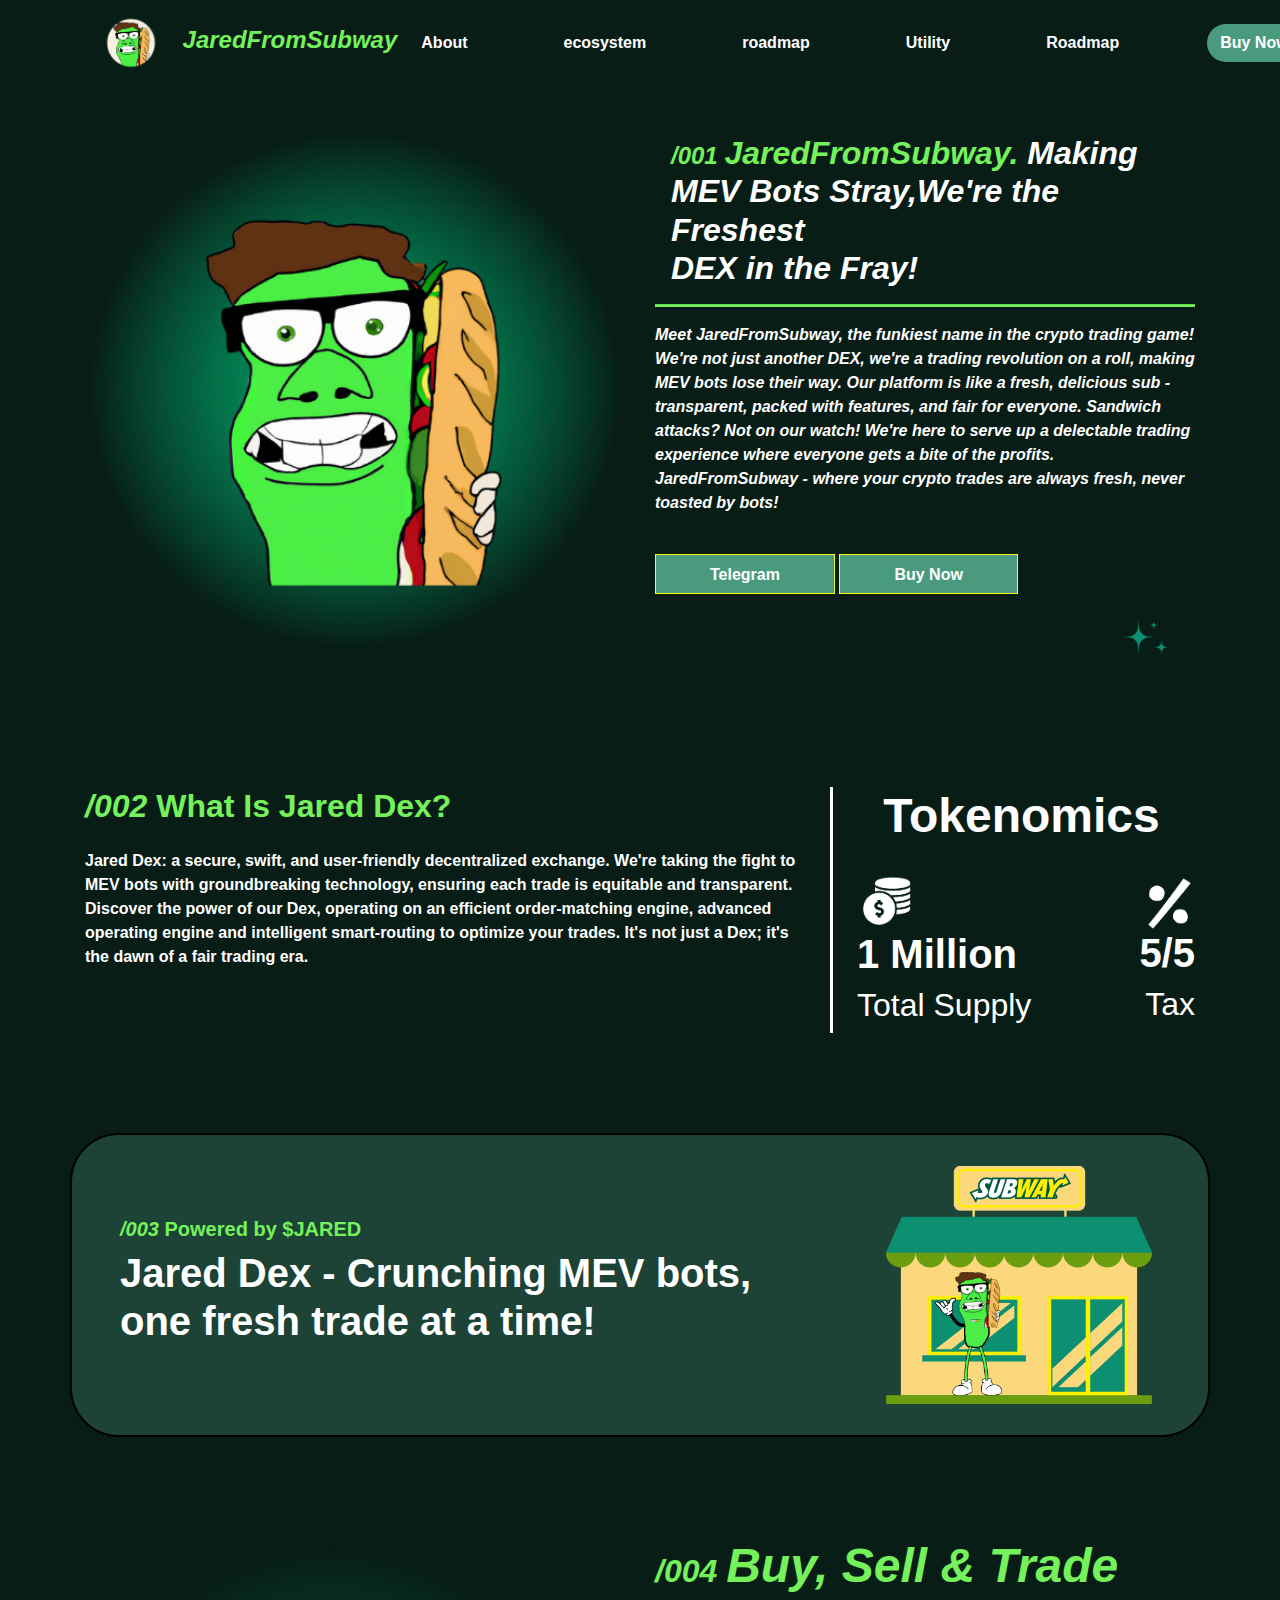
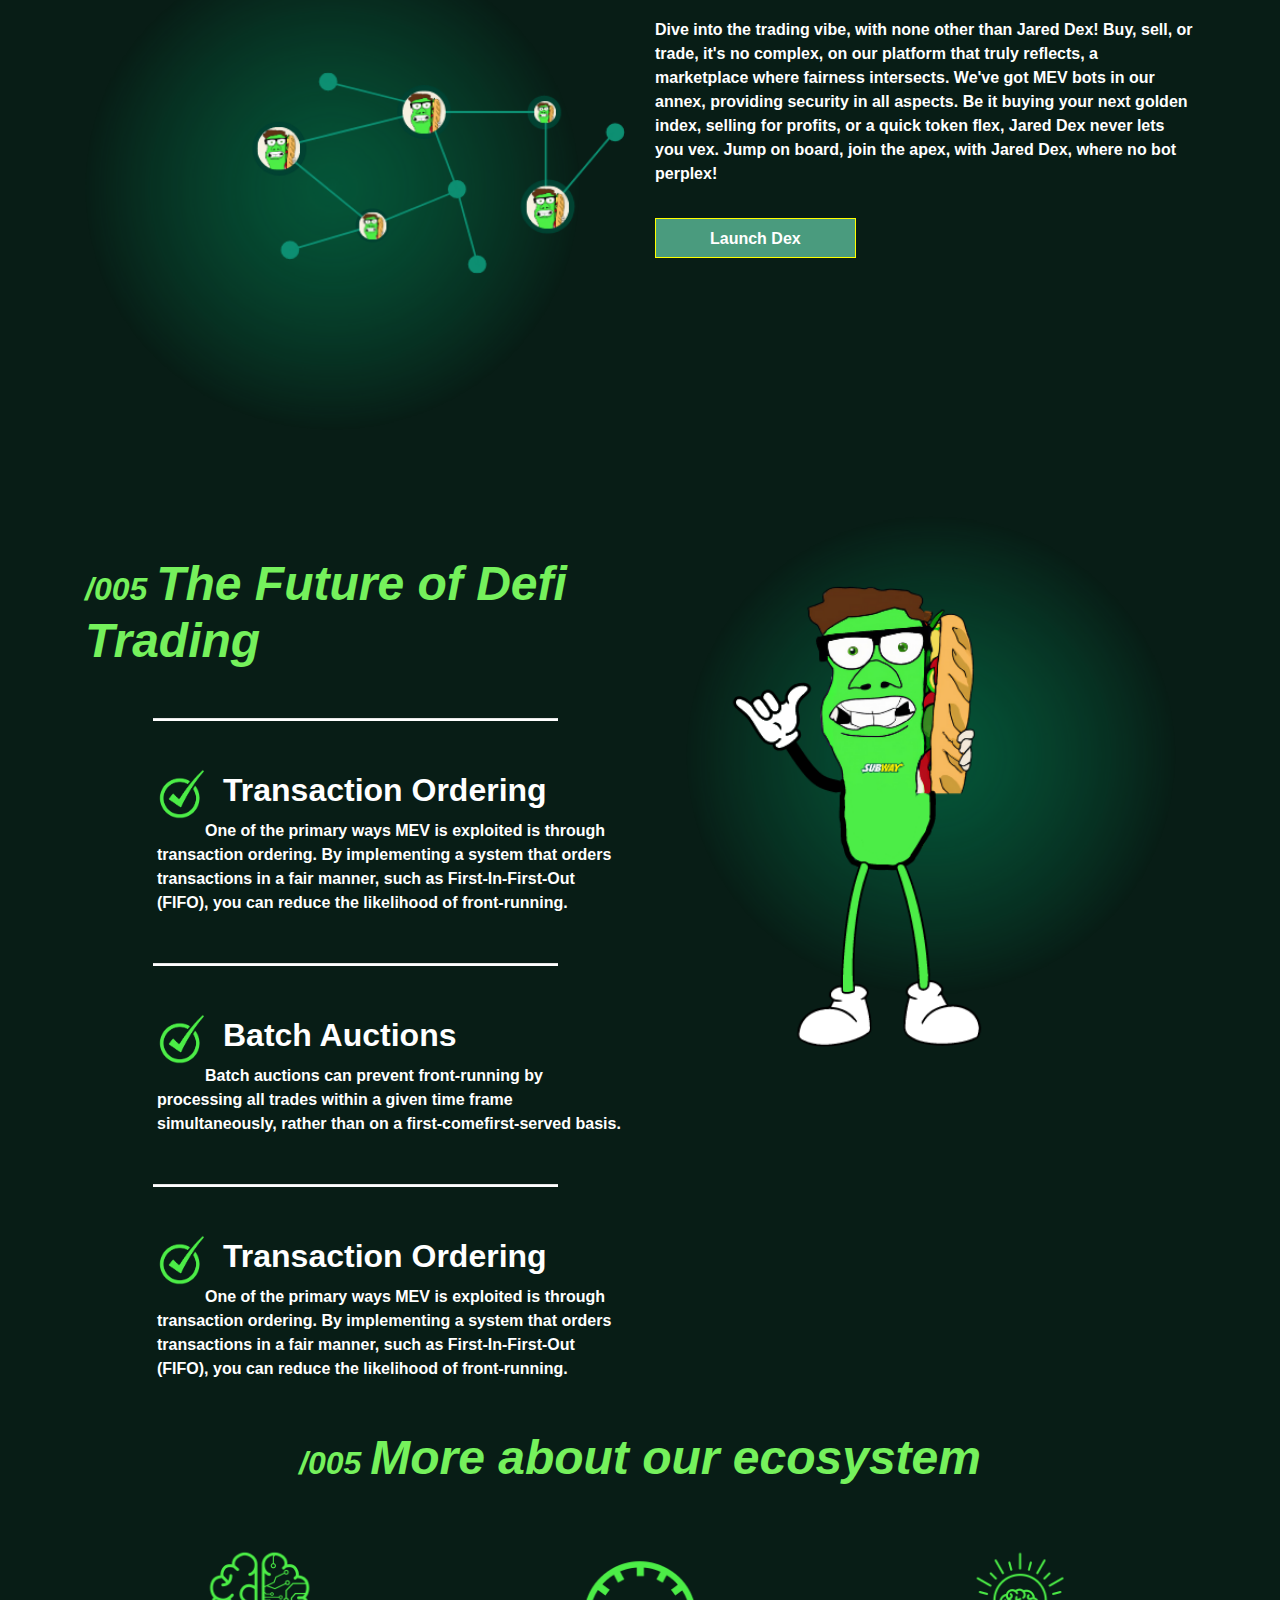
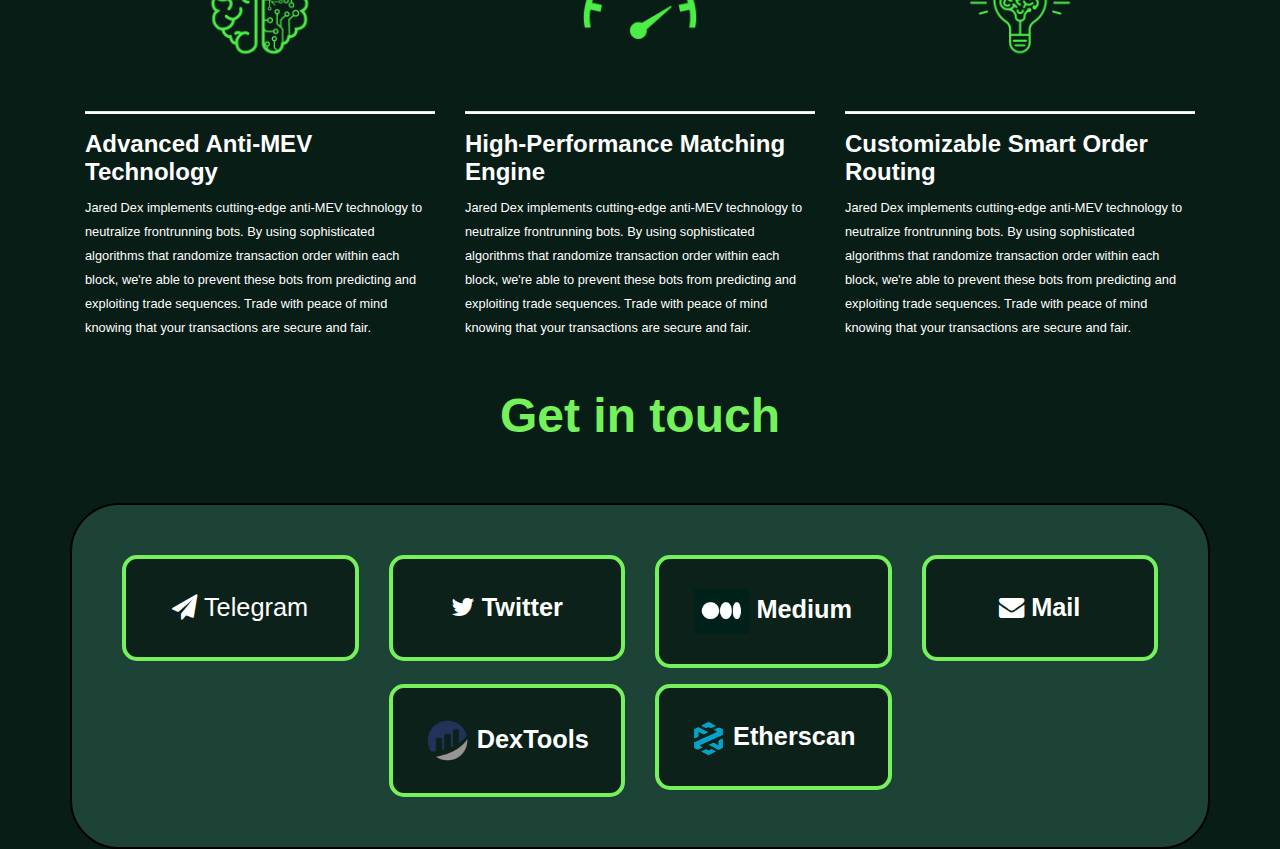
==== index.html @ f575dbb7 "New Desk" ====
<!DOCTYPE html>
<html lang="en">

<head>
    <meta charset="UTF-8">
    <meta http-equiv="X-UA-Compatible" content="IE=edge">
    <meta name="viewport" content="width=device-width, initial-scale=1.0">
    <title>JaredFromSubway</title>
    <link rel="stylesheet" href="assets/bootstrap/bootstrap.min.css">
    <link rel="stylesheet" href="assets/css/font-awesome.min.css">
    <link rel="stylesheet" href="assets/css/style.css">
    <link rel="stylesheet" href="https://cdnjs.cloudflare.com/ajax/libs/font-awesome/4.7.0/css/font-awesome.min.css"
        integrity="sha512-SfTiTlX6kk+qitfevl/7LibUOeJWlt9rbyDn92a1DqWOw9vWG2MFoays0sgObmWazO5BQPiFucnnEAjpAB+/Sw=="
        crossorigin="anonymous" referrerpolicy="no-referrer" />
</head>
<style>
    @media screen and (min-width:320px) {
        .navbar-brand {
            margin-right: 0.5rem;
           
        }
        .navbar-brand > b {
            font-size: 12pt;
        }
    }
    @media screen and (min-width:1200px) {
        .navbar-brand {
            margin-right: 1rem;
           
        }
        .navbar-brand > b {
            font-size: 18pt;
        }
    }
</style>
<body>

<div class="container">

    <div class="row">
        <div class="col-lg-12">
            <nav class="navbar navbar-expand-lg   bg-transparent">
                <a class="navbar-brand" href="#"><img src="assets/images/1.png" alt="" width="60px" class="mr-lg-3"> <b
                        class="logo"><i> JaredFromSubway </i></b> </a>
                <button class="navbar-toggler text-white"  type="button" data-toggle="collapse"
                    data-target="#navbarSupportedContent" aria-controls="navbarSupportedContent" aria-expanded="false"
                    aria-label="Toggle navigation">
                    <i class="fa fa-bars" aria-hidden="true"  ></i>
                </button>

                <div class="collapse navbar-collapse" id="navbarSupportedContent">
                    <ul class="navbar-nav ml-auto">
                        <li class="nav-item active">
                            <a class="nav-link" href="#">About <span class="sr-only">(current)</span></a>
                        </li>
                        <li class="nav-item">
                            <a class="nav-link" href="#">ecosystem</a>
                        </li>
                        <li class="nav-item">
                            <a class="nav-link" href="#">roadmap</a>
                        </li>
                        <li class="nav-item">
                            <a class="nav-link" href="./dex.html">Utility</a>
                        </li>
                        <li class="nav-item">
                            <a class="nav-link" href="#">Roadmap</a>
                        </li>


                    </ul>
                    <div class=" my-2 my-lg-0">
                        <a href="" target="_blank" class="btn btn-buy-now my-2 my-sm-0 text-white" type="submit">Buy
                            Now</a>
                    </div>
                </div>
            </nav>
        </div>
    </div>
</div>
    <div class="container ">
        <div class="row">
            <div class="col-lg-12">
                <div class="row align-items-center">
                    <div class="col-lg-6">
                        <img src="assets/images/2.png" alt="" class="w-100">
                    </div>
                    <div class="col-lg-6 text-lg-left text-md-left text-center mt-5">
                        <div class=" ">

                           
                            <h2 class="banner-main ml-lg-3">  <b style="color: #75F15C;
                                font-size: x-large;"><i>/001 </i></b> <i> <span class="banner-logoname"> JaredFromSubway.</span>
                                    Making MEV
                                    Bots Stray,We're the Freshest
                                    <br> DEX in the Fray!</i></h2>
                        </div>
                        <hr class="line">
                        <div class="main-content">
                            <b>
                                <i>
                                    Meet JaredFromSubway, the funkiest name in the crypto trading game! We're not
                                    just another DEX, we're a trading revolution on a roll, making MEV bots lose their
                                    way. Our platform is like a fresh, delicious sub - transparent, packed with
                                    features,
                                    and fair for everyone. Sandwich attacks? Not on our watch! We're here to serve up
                                    a delectable trading experience where everyone gets a bite of the profits.
                                    JaredFromSubway - where your crypto trades are always fresh, never toasted by
                                    bots!
                                </i>
                            </b>
                            <div class="mt-5">
                                <div class="text-nowrap">

                                    <a href="" target="_blank" class="tele-buy">Telegram</a>
                                    <a href="" target="_blank" class="tele-buy">Buy Now</a>
                                </div>
                                <div class="text-right">
                                    <img src="assets/images/6.png" alt="" class="" width="100px">
                                </div>
                            </div>
                        </div>
                    </div>
                </div>
            </div>
        </div>
    </div>
    <!------------------------------------------------------>
     <div class="container" style="margin-top: 100px;">
        <div class="row">
            <div class="col-lg-12">
                <div class="row">
                    <div class="col-lg-8 text-lg-left text-md-left text-center">
                        <h2 class="text-green"><b><i>/002</i> What Is Jared Dex? </b></h2>
                        <p class="text-white mt-4"><b>
                                Jared Dex: a secure, swift, and user-friendly decentralized exchange.
                                We're taking the fight to MEV bots with groundbreaking technology,
                                ensuring each trade is equitable and transparent. Discover the power
                                of our Dex, operating on an efficient order-matching engine,
                                advanced operating engine and intelligent smart-routing to optimize
                                your trades. It's not just a Dex; it's the dawn of a fair trading era.

                            </b></p>
                    </div>
                    <div class="col-lg-4 borders-left">
                        <h1 class="text-center text-white"><b
                                style="font-weight: 900;font-size: xxx-large;">Tokenomics</b></h1>
                        <div class="row align-items-center">

                            <div class="col-lg-7 col-6 pl-4">
                                <img src="assets/images/3.png" width="30%" class="mt-4">
                                <div class="text-white">

                                    <h1><b> 1 Million</b></h1>
                                    <h2 style="font-weight: 300;">Total Supply</h2>
                                </div>
                            </div>
                            <div class="col-lg-5 col-6 text-right">
                                <img src="assets/images/4.png" width="40%" alt="" class="mt-4">
                                <div class="text-white">
                                    <h1><b>5/5</b></h1>
                                    <h2 style="font-weight: 300;">Tax</h2>

                                </div>
                            </div>
                        </div>

                    </div>
                </div>
            </div>
        </div>
    </div> 
    <!-- ------------------------------------------------------------ -->
  <div class="container" style="margin-top: 100px;">
        <div class="row">
            <div class="col-lg-12 box">
                <div class="row align-items-center">
                    <div class="col-lg-8 p-5">
                        <h5 class="text-green"><b> <i>/003</i> Powered by $JARED </b></h5>
                        <h1 class="text-white"><b>Jared Dex - Crunching MEV bots,
                                one fresh trade at a time!</b></h1>
                    </div>
                    <div class="col-lg-4 text-center">
                        <img src="assets/images/5.png" height="300px" alt="">
                    </div>
                </div>
            </div>
        </div>
    </div>  
    <!-- ------------------------------------------------------------ -->
     <div class="container">

        <div class="row" style="margin-top: 100px;">
            <div class="col-lg-12">
                <div class="row">
                    <div class="col-lg-6">
                        <img src="assets/images/7.png" width="100%" alt="">
                    </div>
                    <div class="col-lg-6 text-lg-left text-md-left text-center">
                        
                        <div class="text-green  ">
                            <h2><i><b>/004 <span style="font-size: xxx-large;
                                    font-weight: 900;"> Buy, Sell & Trade </span></i></b></h1>
                        </div>
                        <div class="w-100 mt-4">
                            <p>
                                <b class="text-white">
                                    Dive into the trading vibe, with none other than Jared Dex! Buy, sell, or
                                    trade, it's no complex, on our platform that truly reflects, a marketplace
                                    where fairness intersects. We've got MEV bots in our annex, providing
                                    security in all aspects. Be it buying your next golden index, selling for
                                    profits, or a quick token flex, Jared Dex never lets you vex. Jump on board,
                                    join the apex, with Jared Dex, where no bot perplex!
                                </b>
                            </p>
                            <br>
                            <a href="" target="_blank" class="tele-buy">Launch Dex</a>
                        </div>
                    </div>
                </div>
            </div>
        </div>
    </div>  
    <!-- ------------------------------------------------------------ -->
     <div class="container">

        <div class="row" style="margin-top: 30px;">
            <div class="col-lg-12">
                <div class="row">
                    <div class="col-lg-6 mt-5">

                        <div class="text-green">
                            <h2><i><b>/005 <span style="font-size: xxx-large;
                                    font-weight: 900;"> The Future of Defi Trading </span></i></b></h1>
                        </div>
                        <div class=" mt-4">
                            <hr class="bg-white w-75 my-5" style="height: 2px;">


                            <div class="ml-lg-5 pl-lg-4">
                                <div class="">
                                    <div class="d-flex  align-items-center">
                                        <img src="assets/images/9.png" width="50px" height="50px" alt="" class="mr-3">
                                        <h2 class="text-white"><b>Transaction Ordering</b></h2>

                                    </div>
                                    <b class="text-white ml-lg-5">One of the primary ways MEV is exploited is through
                                        transaction
                                        ordering. By implementing a system that orders transactions in a fair
                                        manner, such as First-In-First-Out (FIFO), you can reduce the likelihood
                                        of front-running.</b>

                                </div>
                            </div>


                            <hr class="bg-white w-75 my-5" style="height: 2px;">
                            <div class="">
                                <div class="ml-lg-5 pl-lg-4">
                                    <div class="">
                                        <div class="d-flex  align-items-center">
                                            <img src="assets/images/9.png" width="50px" height="50px" alt=""
                                                class="mr-3">
                                            <h2 class="text-white"><b>Batch Auctions</b></h2>

                                        </div>
                                        <b class="text-white ml-lg-5">Batch auctions can prevent front-running by
                                            processing all trades
                                            within a given time frame simultaneously, rather than on a
                                            first-comefirst-served basis.</b>

                                    </div>
                                </div>
                            </div>
                            <hr class="bg-white w-75 my-5" style="height: 2px;">
                            <div class="">
                                <div class="ml-lg-5 pl-lg-4">
                                    <div class="">
                                        <div class="d-flex  align-items-center">
                                            <img src="assets/images/9.png" width="50px" height="50px" alt=""
                                                class="mr-3">
                                            <h2 class="text-white"><b>Transaction Ordering
                                                </b></h2>

                                        </div>
                                        <b class="text-white ml-lg-5">One of the primary ways MEV is exploited is through
                                            transaction
                                            ordering. By implementing a system that orders transactions in a fair
                                            manner, such as First-In-First-Out (FIFO), you can reduce the likelihood
                                            of front-running.
                                        </b>

                                    </div>
                                </div>

                            </div>
                        </div>
                    </div>
                    <div class="col-lg-6"
                       
                        >
                        <img src="assets/images/8.png" alt="" class="w-100">
                    </div>
                </div>
            </div>
        </div>
    </div>  
    <!-- ------------------------------------------------------ -->

      <div class="container">

    <div class="row mt-5">
        <div class="col-lg-12">

            <div class="text-green text-center">
                <h2><i><b>/005 <span style="font-size: xxx-large;
                                font-weight: 900;"> More about our ecosystem </span></i></b></h1>
            </div>

        </div>

    </div>
    </div>  
    <!-- ------------------------------------------------------ -->
     <div class="container ">
        <div class="row mt-5">
            <div class="col-lg-12">
                <div class="row">
                    <div class="col-lg-4 ">
                        <div class="text-center w-100">
                            <img src="assets/images/10.png" width="120px" alt="">
                            <hr class="bg-white  mt-5" style="height: 2px;">
                        </div>
                        <div class="text-white">

                            <h4><b>Advanced Anti-MEV Technology</b></h4>
                            <small>Jared Dex implements cutting-edge anti-MEV technology to neutralize frontrunning
                                bots. By
                                using sophisticated algorithms that randomize transaction order
                                within each block, we're able to prevent these bots from predicting and exploiting
                                trade sequences. Trade with peace of mind knowing that your transactions are
                                secure and fair.
                            </small>
                        </div>
                    </div>
                    <div class="col-lg-4 ">
                        <div class="text-center">

                            <img src="assets/images/11.png" width="120px" alt="">
                            <hr class="bg-white  mt-5" style="height: 2px;">
                        </div>
                        <div class="text-white">

                            <h4><b>High-Performance Matching Engine</b></h4>
                            <small>Jared Dex implements cutting-edge anti-MEV technology to neutralize frontrunning
                                bots. By using sophisticated algorithms that randomize transaction order
                                within each block, we're able to prevent these bots from predicting and exploiting
                                trade sequences. Trade with peace of mind knowing that your transactions are
                                secure and fair.
                            </small>
                        </div>

                    </div>
                    <div class="col-lg-4 ">
                        <div class="text-center">

                            <img src="assets/images/12.png" width="120px" alt="">
                            <hr class="bg-white  mt-5" style="height: 2px;">
                        </div>
                        <div class="text-white">

                            <h4><b>Customizable Smart Order Routing</b></h4>
                            <small>Jared Dex implements cutting-edge anti-MEV technology to neutralize frontrunning
                                bots. By using sophisticated algorithms that randomize transaction order
                                within each block, we're able to prevent these bots from predicting and exploiting
                                trade sequences. Trade with peace of mind knowing that your transactions are
                                secure and fair.

                            </small>
                        </div>

                    </div>
                </div>
            </div>
        </div>
    </div>  
    <!-- ------------------------------------------------------ -->
    <div class="container">

        <div class="row mt-5">
            <div class="col-lg-12">
                <div class="text-green text-center">
                    <h1><b> <span style="font-size: xxx-large;
                                    font-weight: 900;"> Get in touch </span></b></h1>
                </div>
    
            </div>
        </div>  
    </div>
    <!-- ------------------------------------------------------------ -->
      <div class="container" style="margin-top: 50px;">
        <div class="row">
            <div class="col-lg-12 box1">
                <div class="row">

                    <div class="col-lg-3 mt-lg-0 mt-md-0 mt-5">
                        <div class=" divs_links">
                            <a href="" target="_blank" class="links-footer" style="text-decoration: none;color: white;">

                                <i class="fa fa-paper-plane" aria-hidden="true"></i> Telegram
                            </a>
                        </div>
                    </div>
                    <div class="col-lg-3 mt-lg-0 mt-md-0 mt-5">
                        <div class=" divs_links">
                            <a href="" target="_blank" class="links-footer" style="text-decoration: none;color: white;">
                                <i class="fa fa-twitter" aria-hidden="true"></i><b> Twitter</b>
                            </a>

                        </div>
                    </div>
                    <div class="col-lg-3 mt-lg-0 mt-md-0 mt-5">
                        <div class=" divs_links">
                            <a href="" target="_blank" class="links-footer" style="text-decoration: none;color: white;">
                                <img src="assets/images/medium.png" alt="" width="55px"><b> Medium</b>
                            </a>
                        </div>
                    </div>
                    <div class="col-lg-3 mt-lg-0 mt-md-0 mt-5">
                        <div class=" divs_links">
                            <a href="" target="_blank" class="links-footer" style="text-decoration: none;color: white;">
                                <i class="fa fa-envelope" aria-hidden="true"></i><b> Mail</b>
                            </a>
                        </div>
                    </div>

                </div>
                <div class="row mt-3">
                    <div class="col-lg-3 m-0 p-0"> </div>
                    <div class="col-lg-3 mt-lg-0 mt-md-0 mt-4">
                        <div class=" divs_links">
                            <a href="" target="_blank" class="links-footer" style="text-decoration: none;color: white;">
                                <img src="assets/images/13.png" alt="" width="45px"> <b> DexTools
                                </b>

                            </a>
                        </div>
                    </div>
                    <div class="col-lg-3 mt-lg-0 mt-md-0 mt-5">
                        <div class=" divs_links">
                            <a href="" target="_blank" class="links-footer" style="text-decoration: none;color: white;">
                                <img src="assets/images/14.png" alt="" width="35px"> <b> Etherscan</b>
                            </a>
                        </div>
                    </div>
                    <div class="col-lg-3  ">

                    </div>

                </div>
            </div>
        </div>
    </div>  

    <script src="assets/js/jquery.slim.min.js"></script>
    <script src="assets/js/bootstrap.bundle.min.js"></script>
</body>

</html>
---- assets/css/style.css ----
body{
    background-color: #081D16;
    width: 100%;
    height: 500px;
    overflow-x: hidden;
}
 
 
.logo{
    color: #75F15C;
    font-size: x-large;
}
.nav-item{
    margin-right: 80px;
}
.nav-link{
    color: white;
    font-weight: bold;
}
.btn-buy-now{
    border-radius: 30px;
    background-color: #4A9B7E;
    color: white;
    font-weight: 700;
}
.banner-logoname{
    font-weight: 900;
    color: #75F15C;
}
.banner-main{
    font-weight: 900;
    color: white;
}
.line{
    background-color: #75F15C;
    /* width: 80%; */
    margin-left: initial;
    height: 2px;

}
.main-content{
    /* width: 80%; */
    color: white;
}
.tele-buy{
    border: 1px solid yellow;
    padding: 2% 10% 2% 10%;
    background-color: #4A9B7E;
    color: white;
    font-weight: bold;
   
}
.tele-buy:hover{
    text-decoration: none;
    color: white;
}
.text-green{
    color: #75F15C;
}
.borders-left{
    border-left: 3px solid white;
}
.box{
    border: 2px solid black;
    width: 100%;
    border-radius: 49px;
    background-color: #1C4335;
    /* height: 282px; */
}
.divs_links{
    border: 4px solid #75F15C;
    background-color: #0B2119;
    padding: 30px;
    color: white;
    font-size: 19pt;
    border-radius: 15px;
    text-align: center;
}
.box1{
    border: 2px solid black;
    width: 100%;
    border-radius: 49px;
    background-color: #1C4335;
    /* height: 400px; */
    padding: 50px;
}
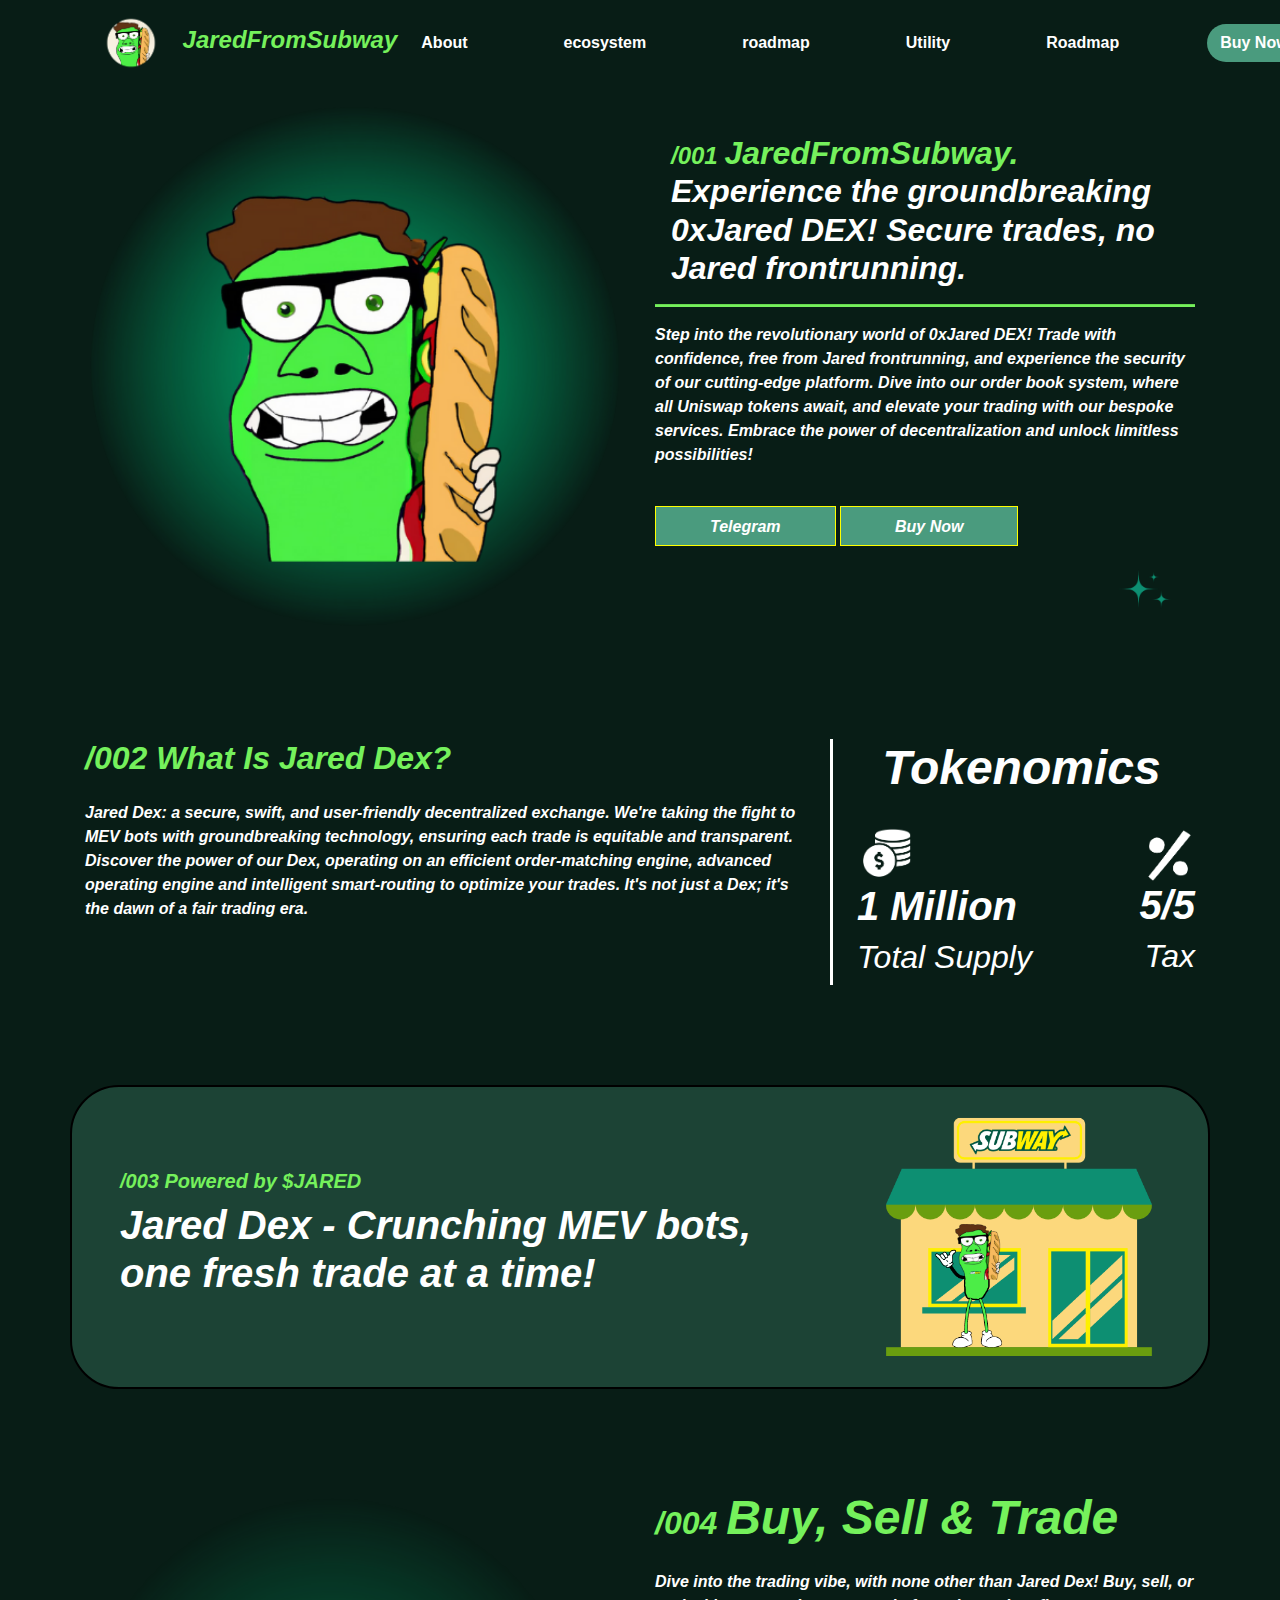
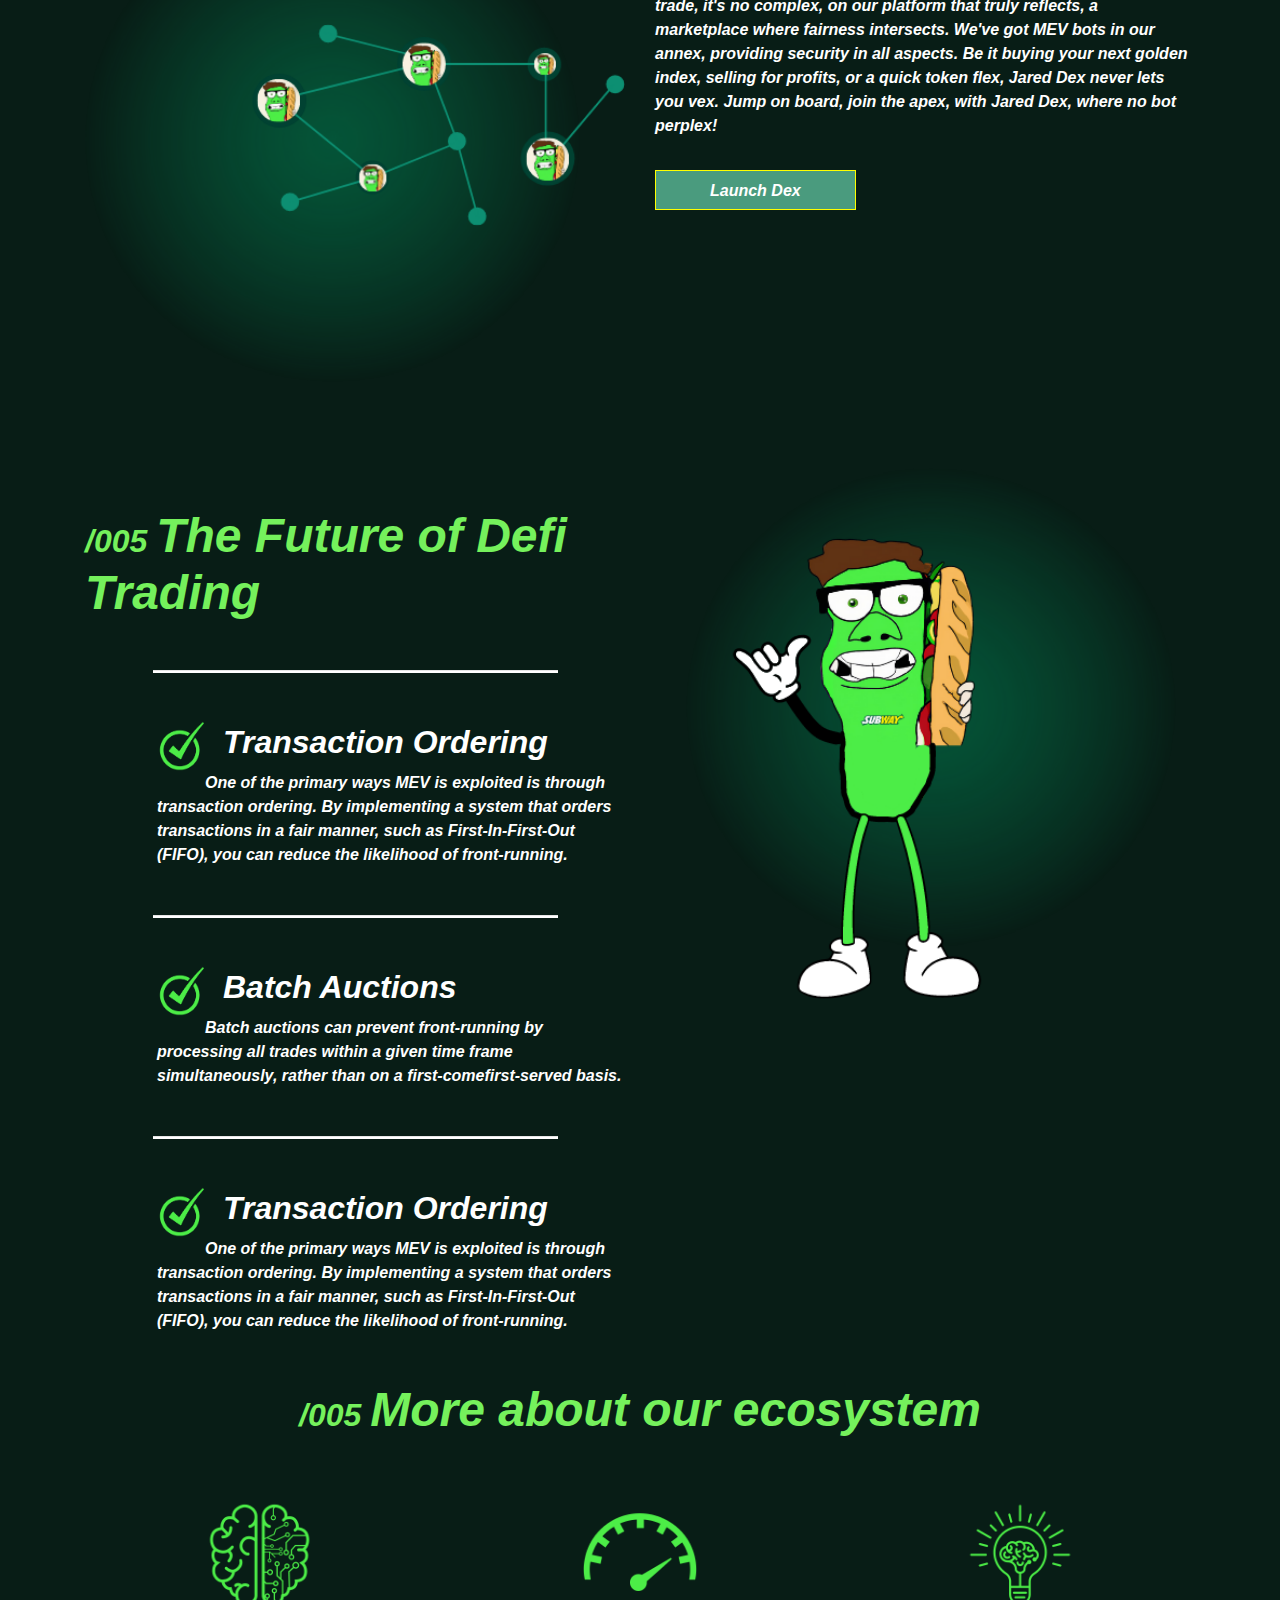
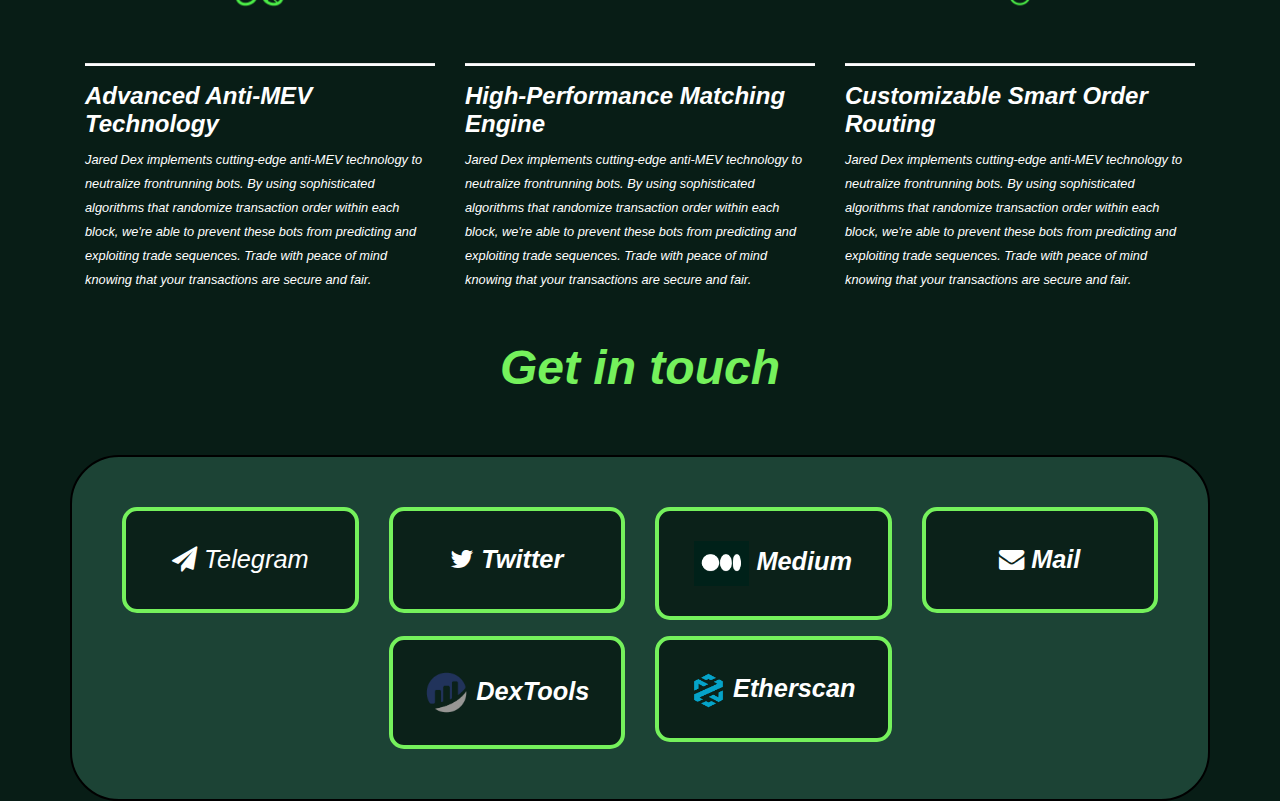
==== commit 270b5c63: "New update" ====
--- a/index.html
+++ b/index.html
@@ -90,22 +90,13 @@
                            
                             <h2 class="banner-main ml-lg-3">  <b style="color: #75F15C;
                                 font-size: x-large;"><i>/001 </i></b> <i> <span class="banner-logoname"> JaredFromSubway.</span>
-                                    Making MEV
-                                    Bots Stray,We're the Freshest
-                                    <br> DEX in the Fray!</i></h2>
+                                    Experience the groundbreaking 0xJared DEX! Secure trades, no Jared frontrunning.
                         </div>
                         <hr class="line">
                         <div class="main-content">
                             <b>
                                 <i>
-                                    Meet JaredFromSubway, the funkiest name in the crypto trading game! We're not
-                                    just another DEX, we're a trading revolution on a roll, making MEV bots lose their
-                                    way. Our platform is like a fresh, delicious sub - transparent, packed with
-                                    features,
-                                    and fair for everyone. Sandwich attacks? Not on our watch! We're here to serve up
-                                    a delectable trading experience where everyone gets a bite of the profits.
-                                    JaredFromSubway - where your crypto trades are always fresh, never toasted by
-                                    bots!
+                                    Step into the revolutionary world of 0xJared DEX! Trade with confidence, free from Jared frontrunning, and experience the security of our cutting-edge platform. Dive into our order book system, where all Uniswap tokens await, and elevate your trading with our bespoke services. Embrace the power of decentralization and unlock limitless possibilities!
                                 </i>
                             </b>
                             <div class="mt-5">
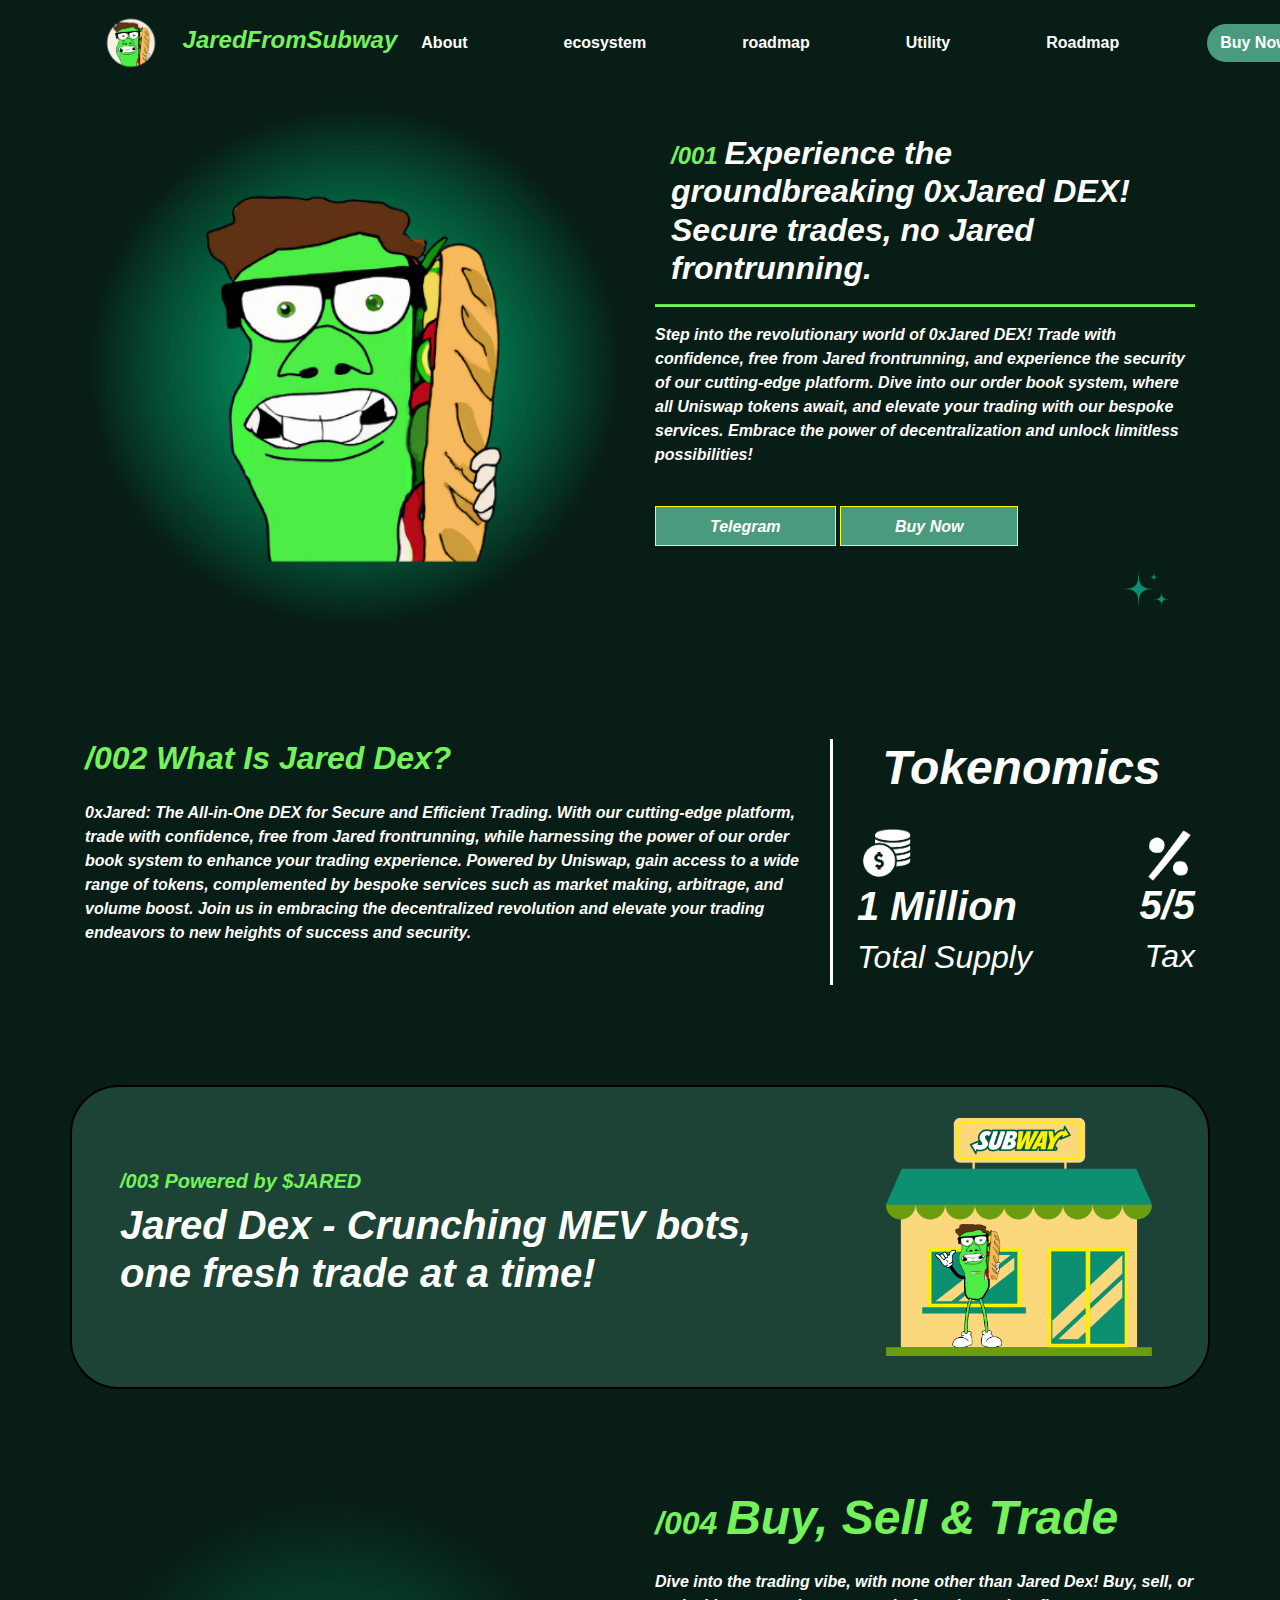
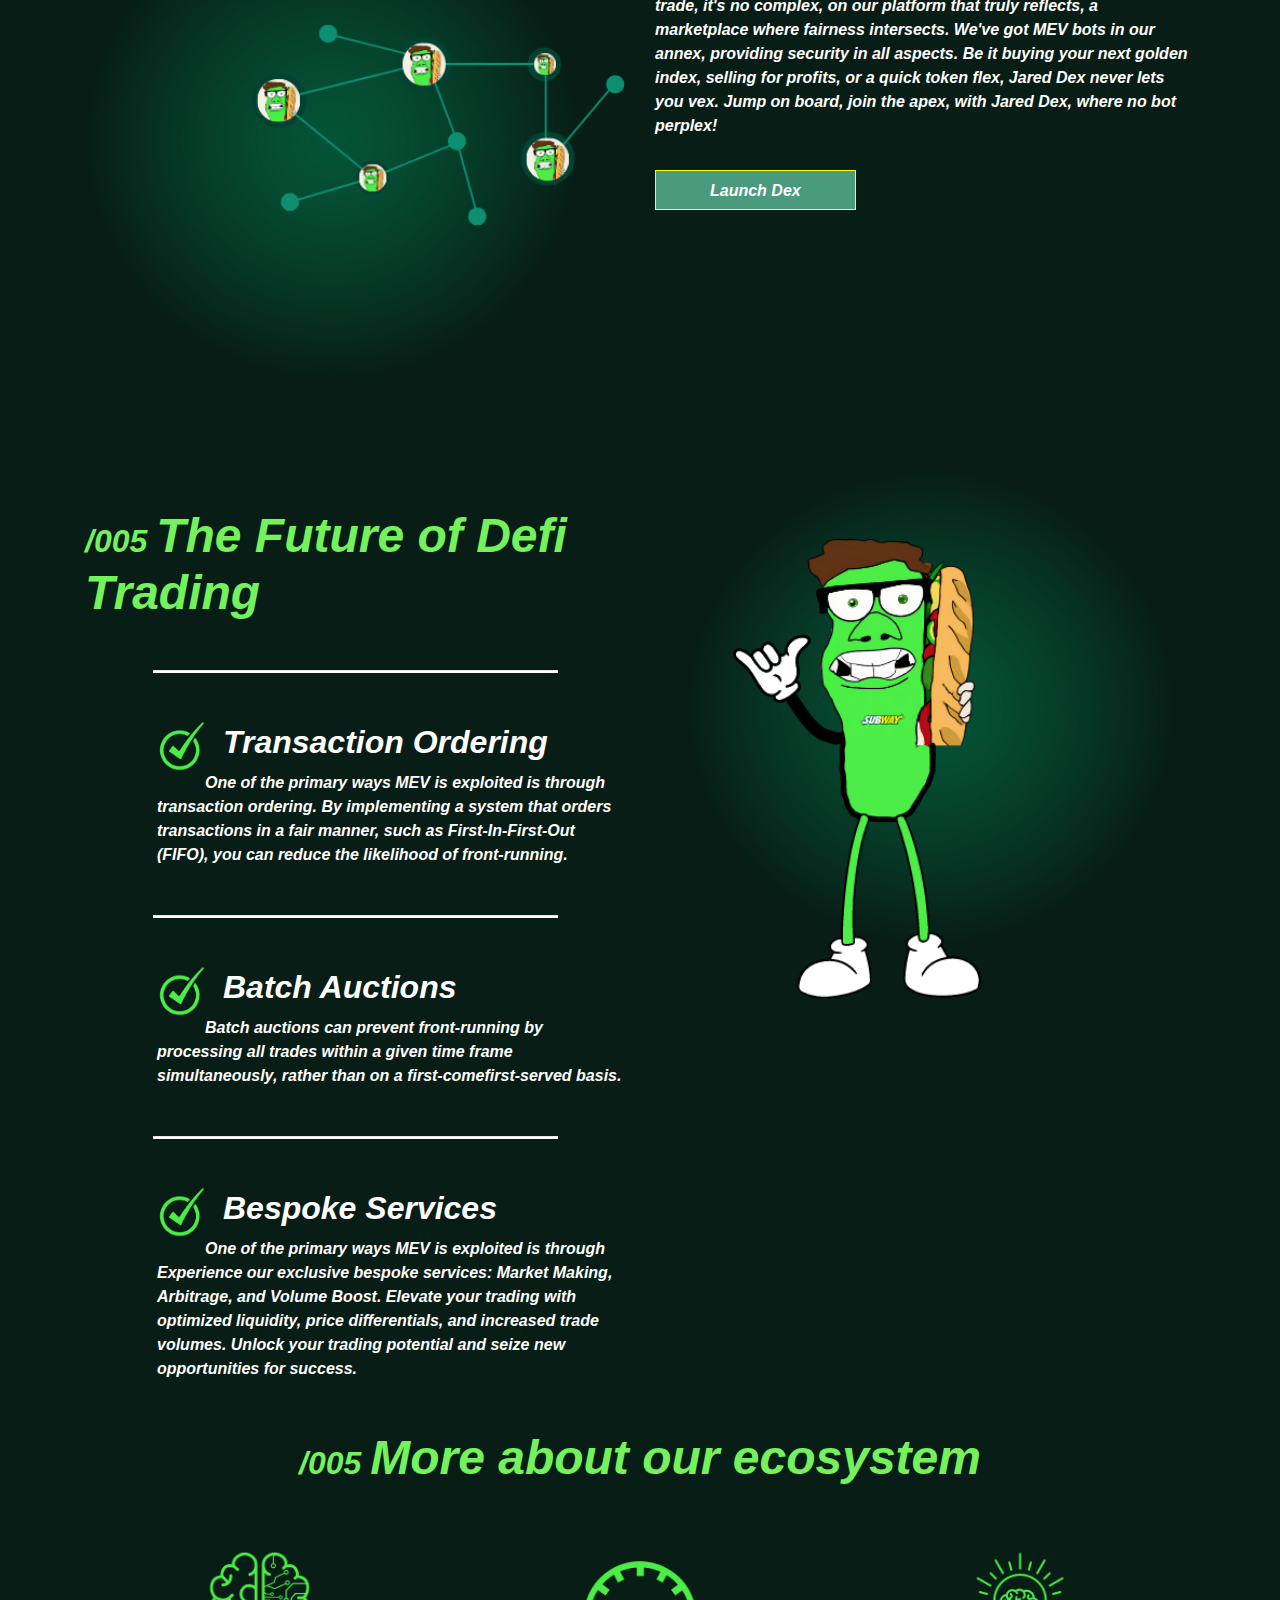
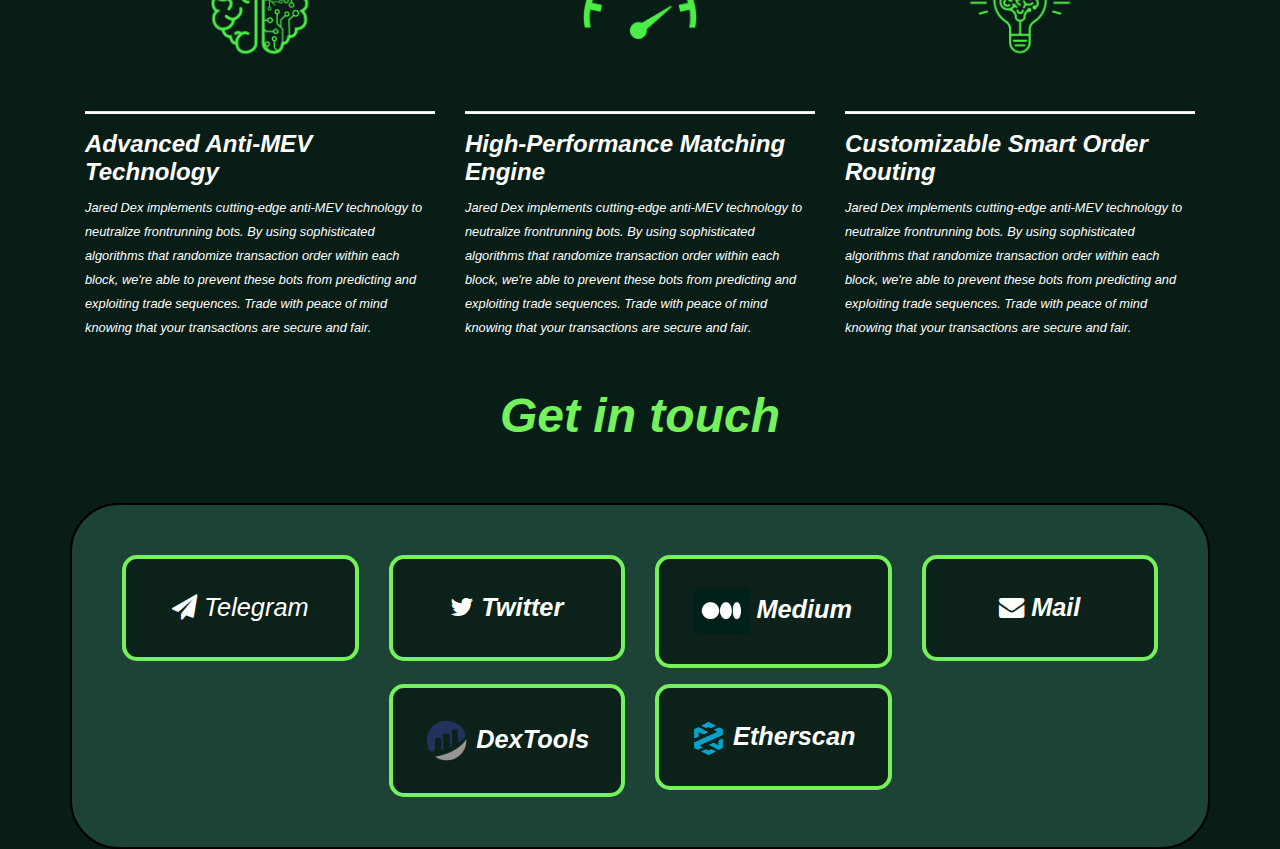
==== commit f9d71e30: "Added" ====
--- a/index.html
+++ b/index.html
@@ -89,7 +89,7 @@
 
                            
                             <h2 class="banner-main ml-lg-3">  <b style="color: #75F15C;
-                                font-size: x-large;"><i>/001 </i></b> <i> <span class="banner-logoname"> JaredFromSubway.</span>
+                                font-size: x-large;"><i>/001 </i></b> <i>
                                     Experience the groundbreaking 0xJared DEX! Secure trades, no Jared frontrunning.
                         </div>
                         <hr class="line">
@@ -123,12 +123,7 @@
                     <div class="col-lg-8 text-lg-left text-md-left text-center">
                         <h2 class="text-green"><b><i>/002</i> What Is Jared Dex? </b></h2>
                         <p class="text-white mt-4"><b>
-                                Jared Dex: a secure, swift, and user-friendly decentralized exchange.
-                                We're taking the fight to MEV bots with groundbreaking technology,
-                                ensuring each trade is equitable and transparent. Discover the power
-                                of our Dex, operating on an efficient order-matching engine,
-                                advanced operating engine and intelligent smart-routing to optimize
-                                your trades. It's not just a Dex; it's the dawn of a fair trading era.
+                            0xJared: The All-in-One DEX for Secure and Efficient Trading. With our cutting-edge platform, trade with confidence, free from Jared frontrunning, while harnessing the power of our order book system to enhance your trading experience. Powered by Uniswap, gain access to a wide range of tokens, complemented by bespoke services such as market making, arbitrage, and volume boost. Join us in embracing the decentralized revolution and elevate your trading endeavors to new heights of success and security.
 
                             </b></p>
                     </div>
@@ -269,15 +264,12 @@
                                         <div class="d-flex  align-items-center">
                                             <img src="assets/images/9.png" width="50px" height="50px" alt=""
                                                 class="mr-3">
-                                            <h2 class="text-white"><b>Transaction Ordering
+                                            <h2 class="text-white"><b>Bespoke Services
                                                 </b></h2>
 
                                         </div>
                                         <b class="text-white ml-lg-5">One of the primary ways MEV is exploited is through
-                                            transaction
-                                            ordering. By implementing a system that orders transactions in a fair
-                                            manner, such as First-In-First-Out (FIFO), you can reduce the likelihood
-                                            of front-running.
+                                            Experience our exclusive bespoke services: Market Making, Arbitrage, and Volume Boost. Elevate your trading with optimized liquidity, price differentials, and increased trade volumes. Unlock your trading potential and seize new opportunities for success.
                                         </b>
 
                                     </div>
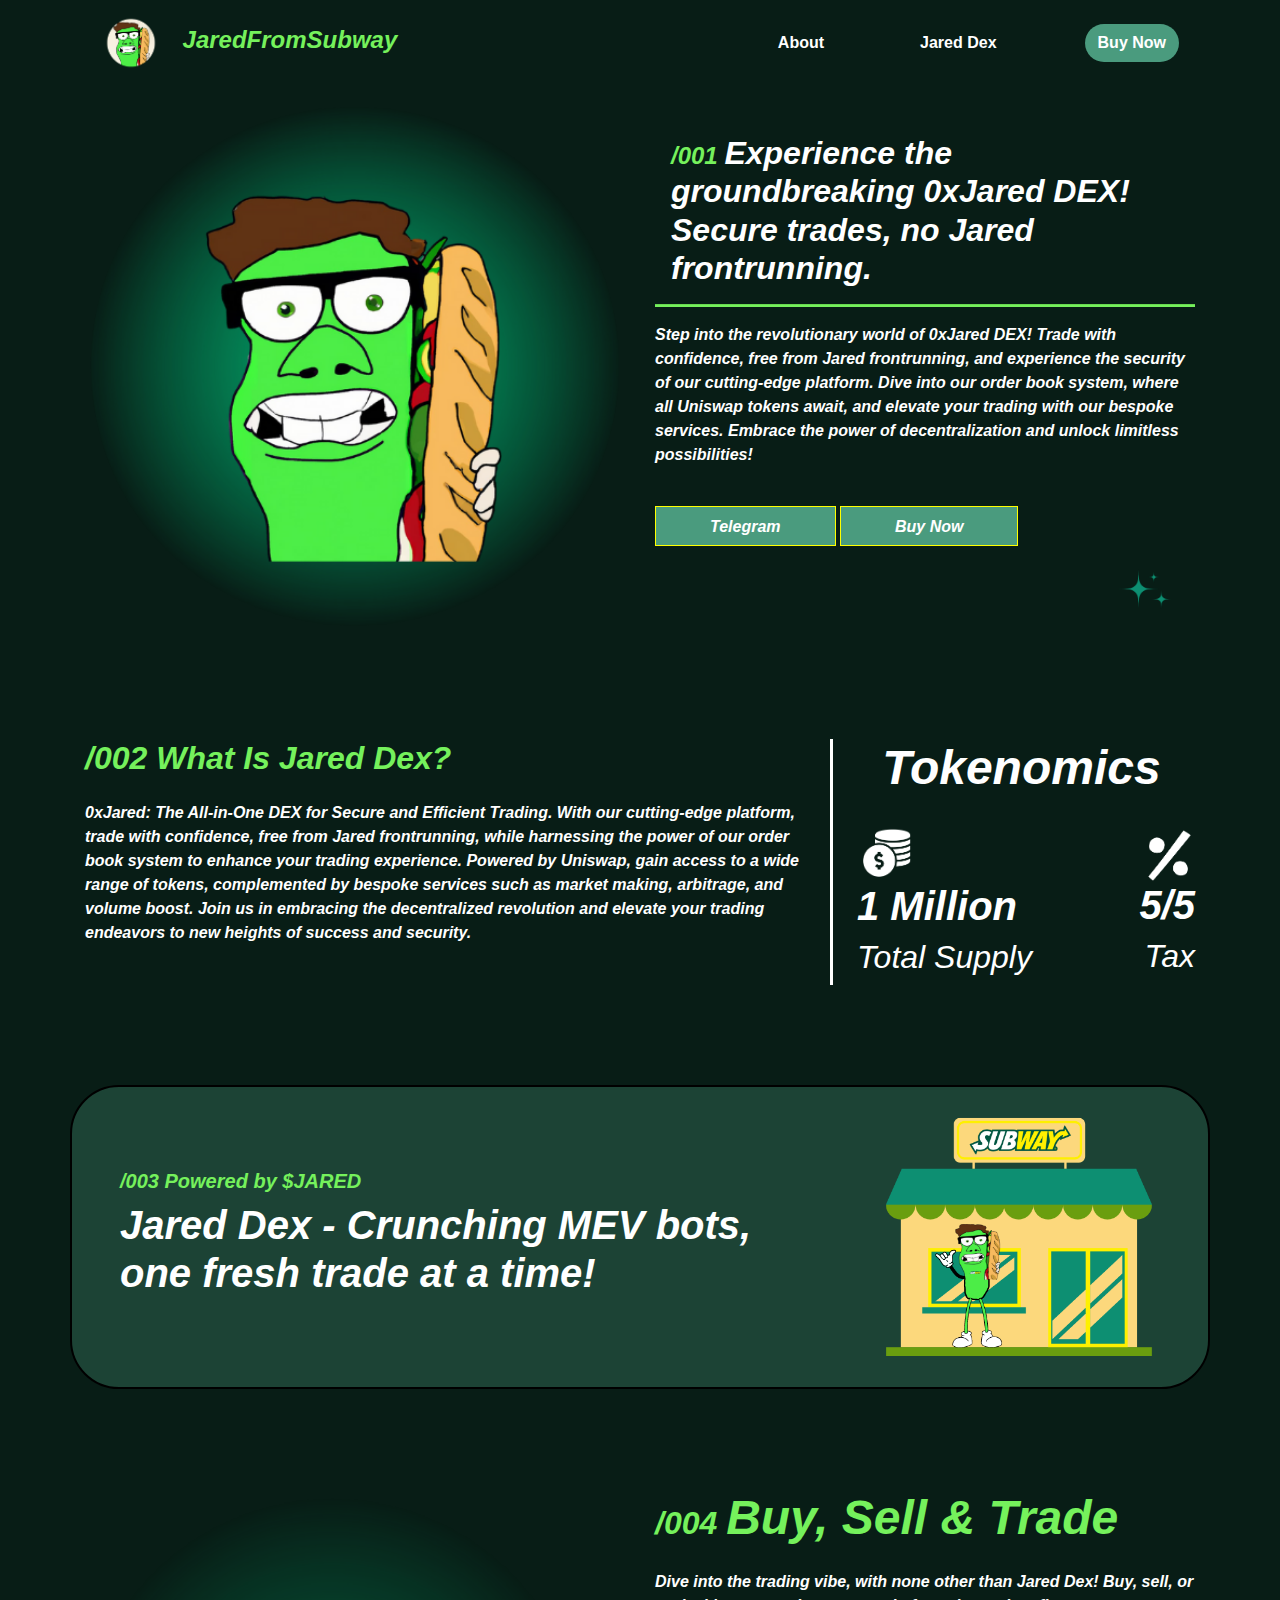
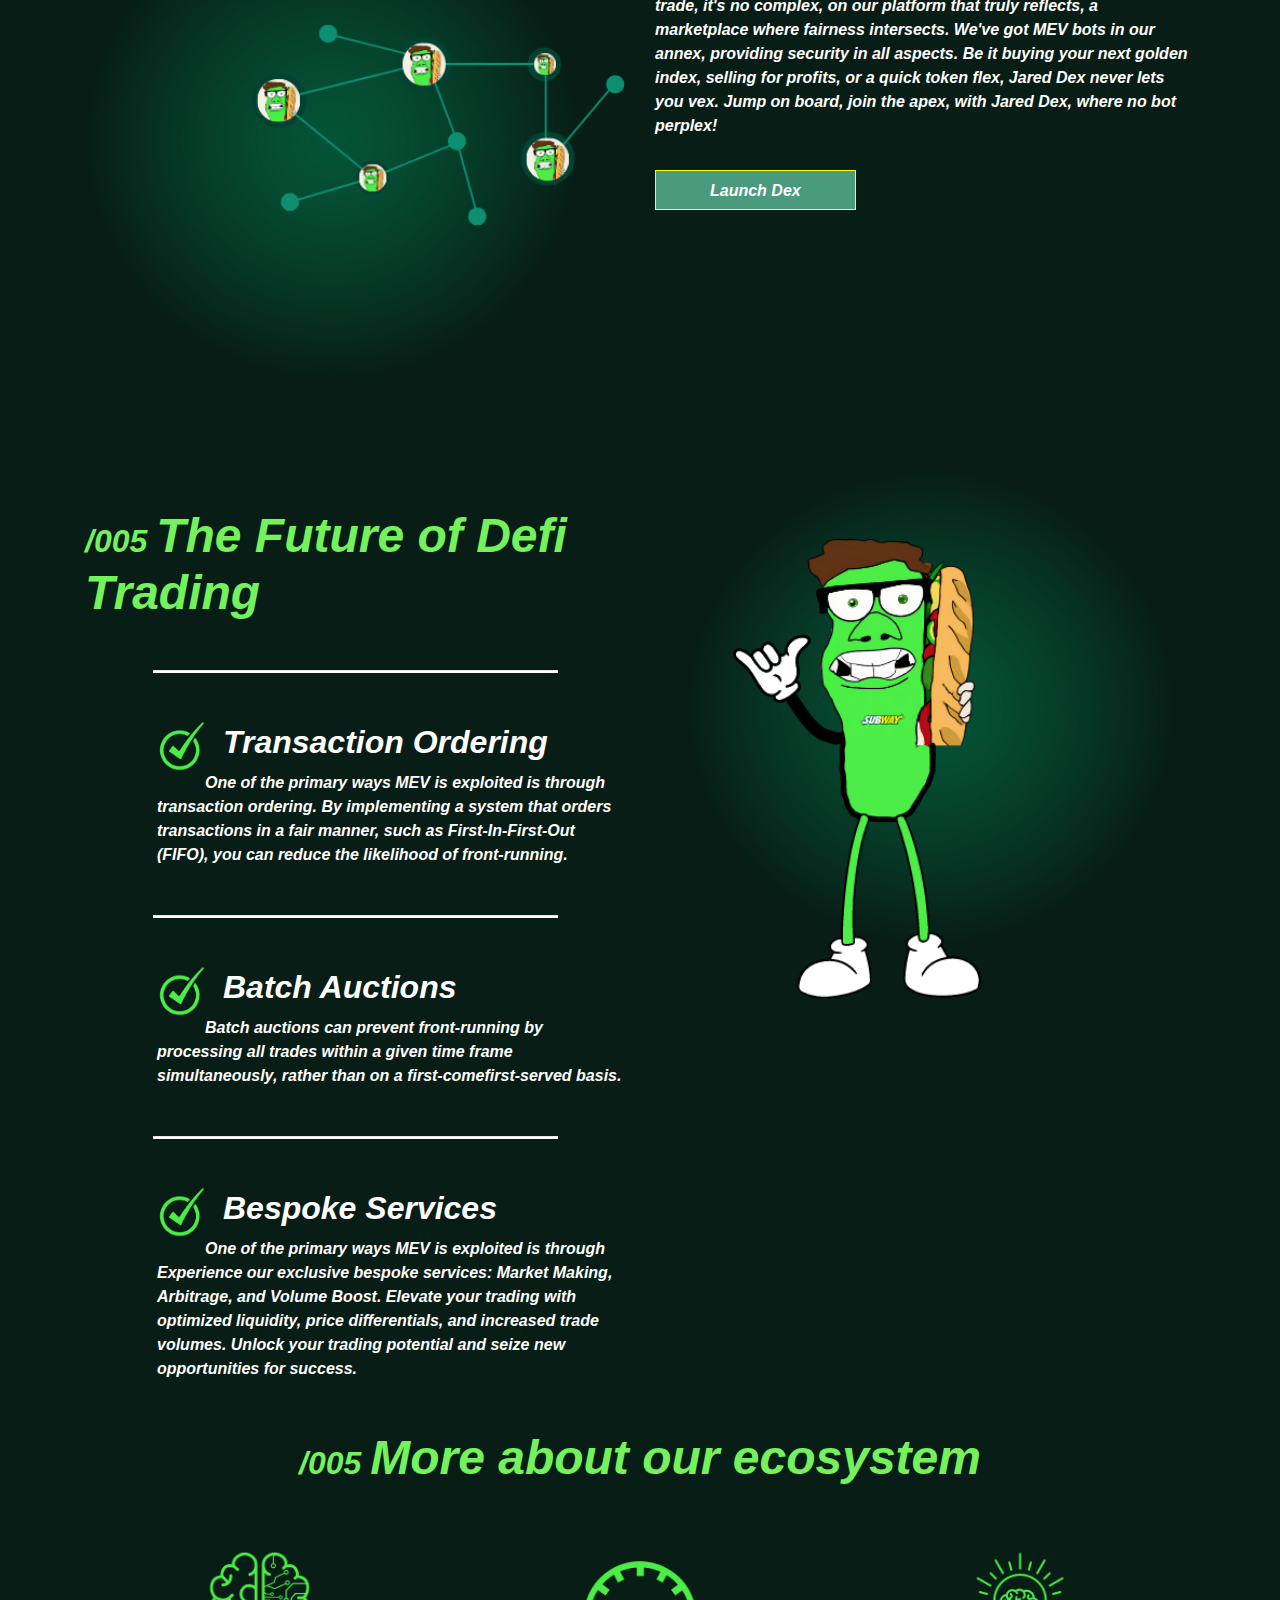
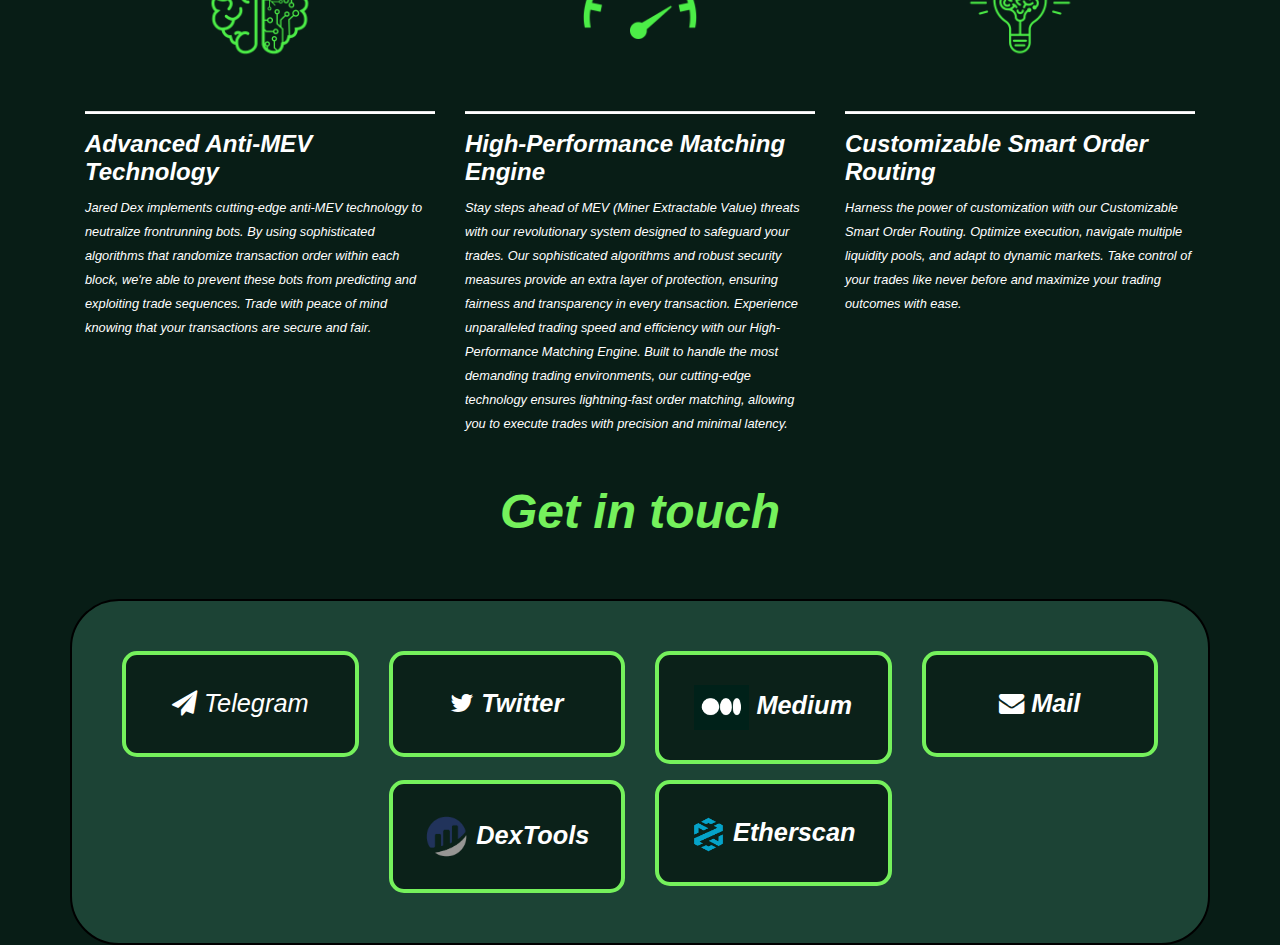
==== commit 26dfc2c2: "Added" ====
--- a/index.html
+++ b/index.html
@@ -54,18 +54,8 @@
                             <a class="nav-link" href="#">About <span class="sr-only">(current)</span></a>
                         </li>
                         <li class="nav-item">
-                            <a class="nav-link" href="#">ecosystem</a>
+                            <a class="nav-link" href="./dex.html">Jared Dex</a>
                         </li>
-                        <li class="nav-item">
-                            <a class="nav-link" href="#">roadmap</a>
-                        </li>
-                        <li class="nav-item">
-                            <a class="nav-link" href="./dex.html">Utility</a>
-                        </li>
-                        <li class="nav-item">
-                            <a class="nav-link" href="#">Roadmap</a>
-                        </li>
-
 
                     </ul>
                     <div class=" my-2 my-lg-0">
@@ -334,11 +324,9 @@
                         <div class="text-white">
 
                             <h4><b>High-Performance Matching Engine</b></h4>
-                            <small>Jared Dex implements cutting-edge anti-MEV technology to neutralize frontrunning
-                                bots. By using sophisticated algorithms that randomize transaction order
-                                within each block, we're able to prevent these bots from predicting and exploiting
-                                trade sequences. Trade with peace of mind knowing that your transactions are
-                                secure and fair.
+                           <small>Stay steps ahead of MEV (Miner Extractable Value) threats with our revolutionary system designed to safeguard your trades. Our sophisticated algorithms and robust security measures provide an extra layer of protection, ensuring fairness and transparency in every transaction.
+                            </small>
+                            <small>Experience unparalleled trading speed and efficiency with our High-Performance Matching Engine. Built to handle the most demanding trading environments, our cutting-edge technology ensures lightning-fast order matching, allowing you to execute trades with precision and minimal latency.
                             </small>
                         </div>
 
@@ -352,13 +340,8 @@
                         <div class="text-white">
 
                             <h4><b>Customizable Smart Order Routing</b></h4>
-                            <small>Jared Dex implements cutting-edge anti-MEV technology to neutralize frontrunning
-                                bots. By using sophisticated algorithms that randomize transaction order
-                                within each block, we're able to prevent these bots from predicting and exploiting
-                                trade sequences. Trade with peace of mind knowing that your transactions are
-                                secure and fair.
-
-                            </small>
+                            <small>Harness the power of customization with our Customizable Smart Order Routing. Optimize execution, navigate multiple liquidity pools, and adapt to dynamic markets. Take control of your trades like never before and maximize your trading outcomes with ease.</small>
+                        
                         </div>
 
                     </div>
@@ -387,7 +370,7 @@
 
                     <div class="col-lg-3 mt-lg-0 mt-md-0 mt-5">
                         <div class=" divs_links">
-                            <a href="" target="_blank" class="links-footer" style="text-decoration: none;color: white;">
+                            <a href="https://t.me/ZeroxJared" target="_blank" class="links-footer" style="text-decoration: none;color: white;">
 
                                 <i class="fa fa-paper-plane" aria-hidden="true"></i> Telegram
                             </a>
@@ -395,7 +378,7 @@
                     </div>
                     <div class="col-lg-3 mt-lg-0 mt-md-0 mt-5">
                         <div class=" divs_links">
-                            <a href="" target="_blank" class="links-footer" style="text-decoration: none;color: white;">
+                            <a href="Twitter.com/zeroxjared" target="_blank" class="links-footer" style="text-decoration: none;color: white;">
                                 <i class="fa fa-twitter" aria-hidden="true"></i><b> Twitter</b>
                             </a>
 
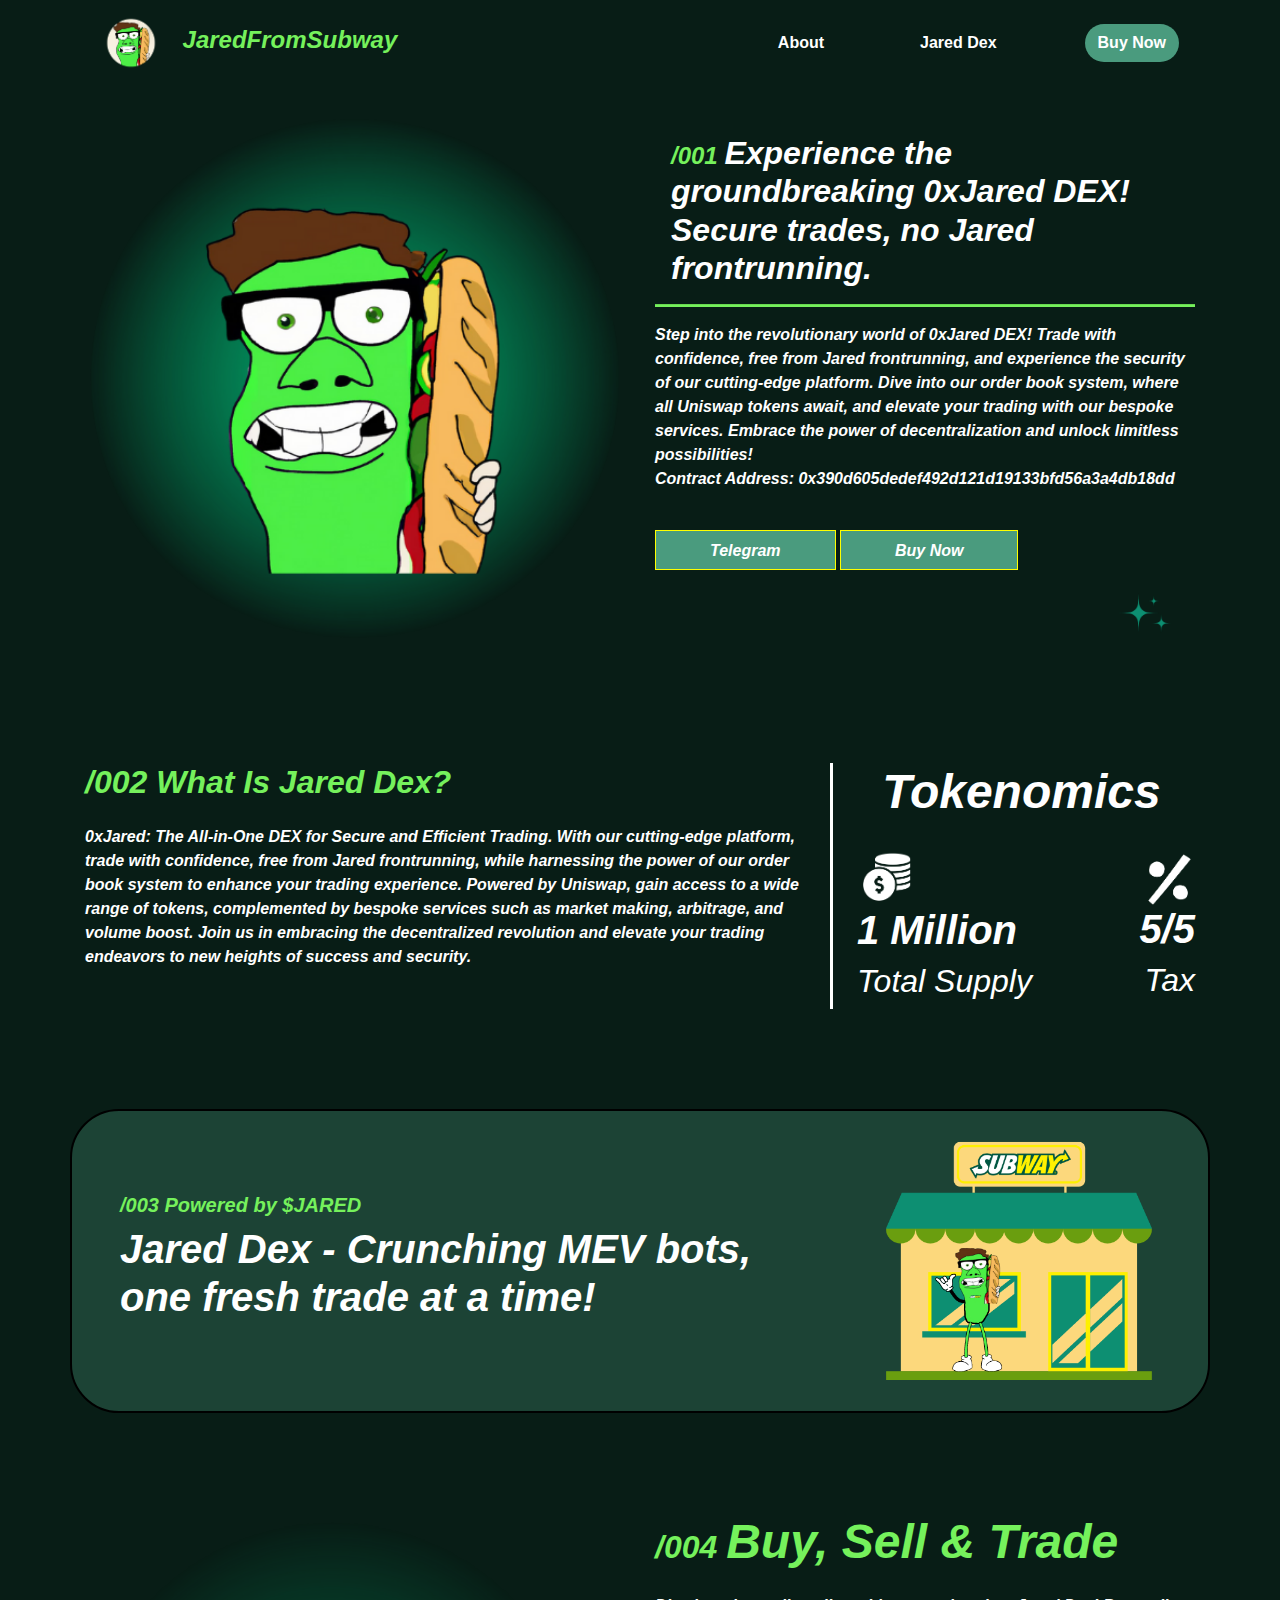
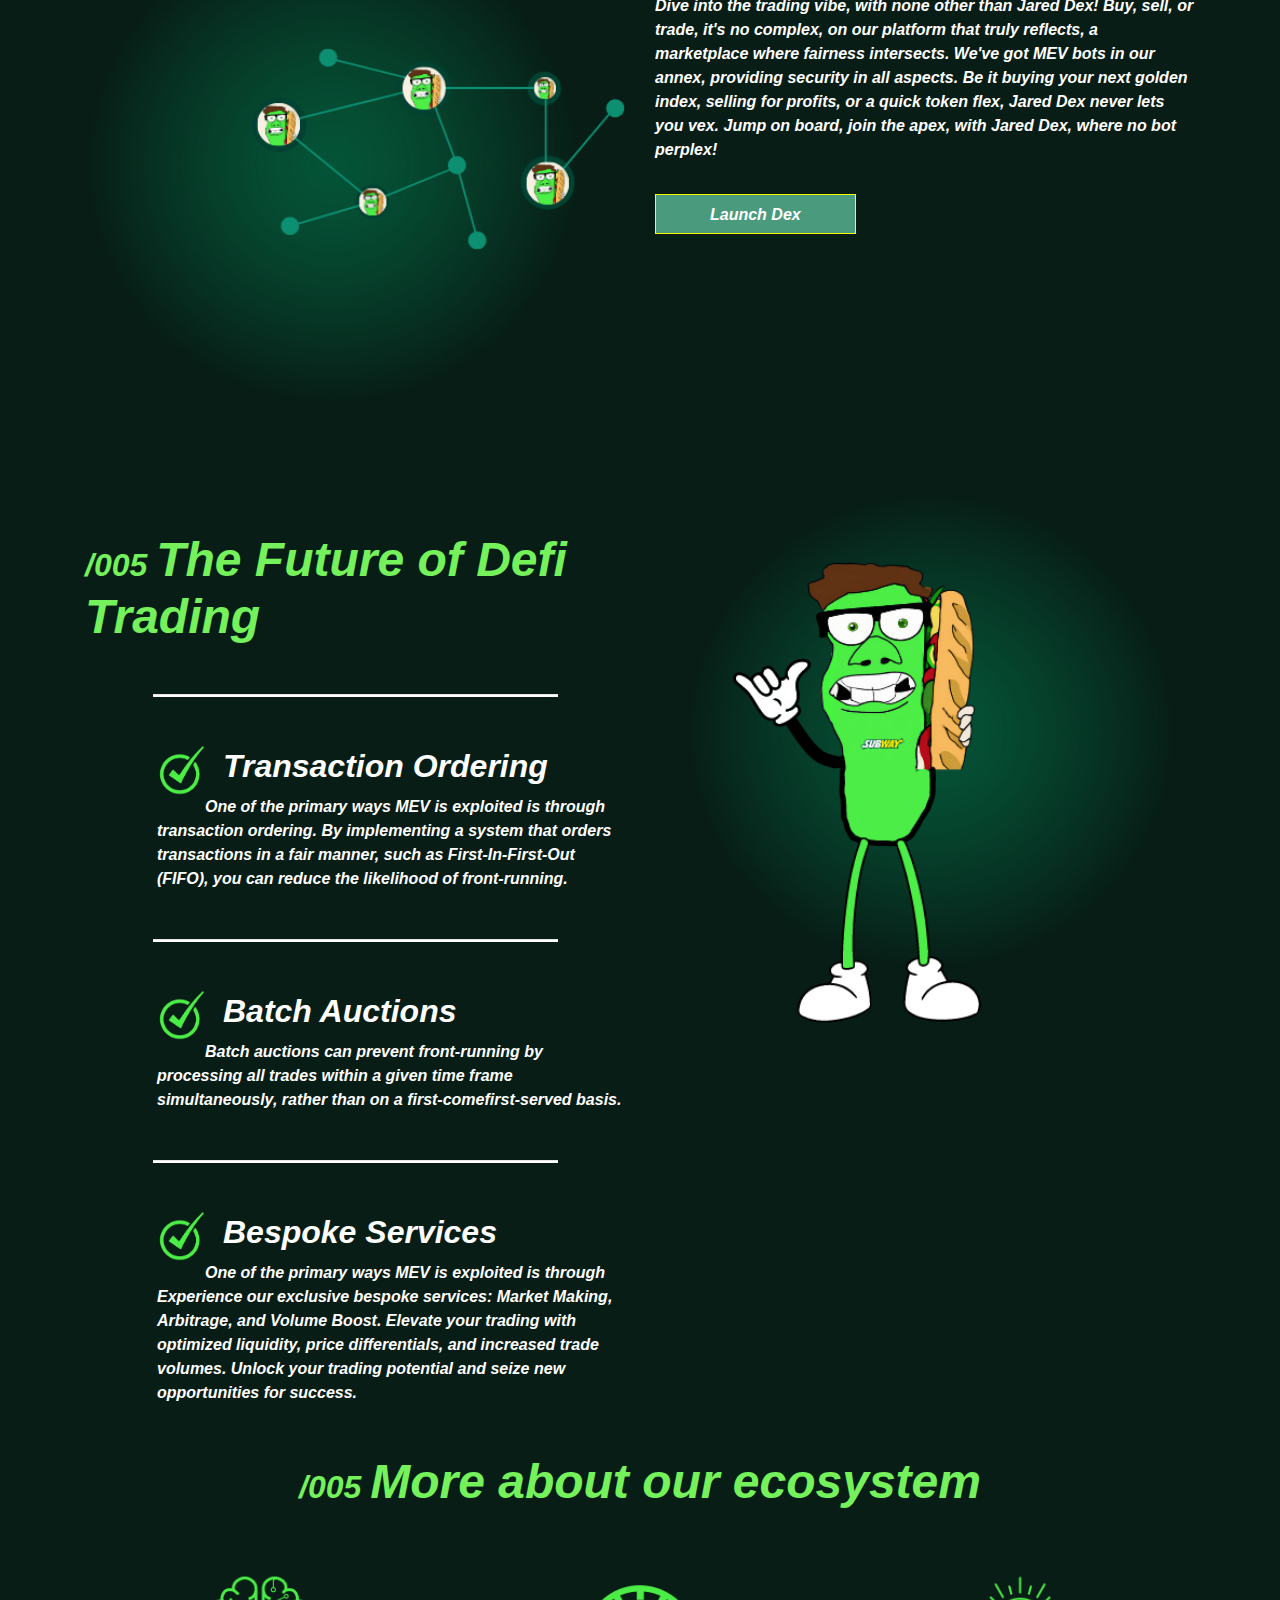
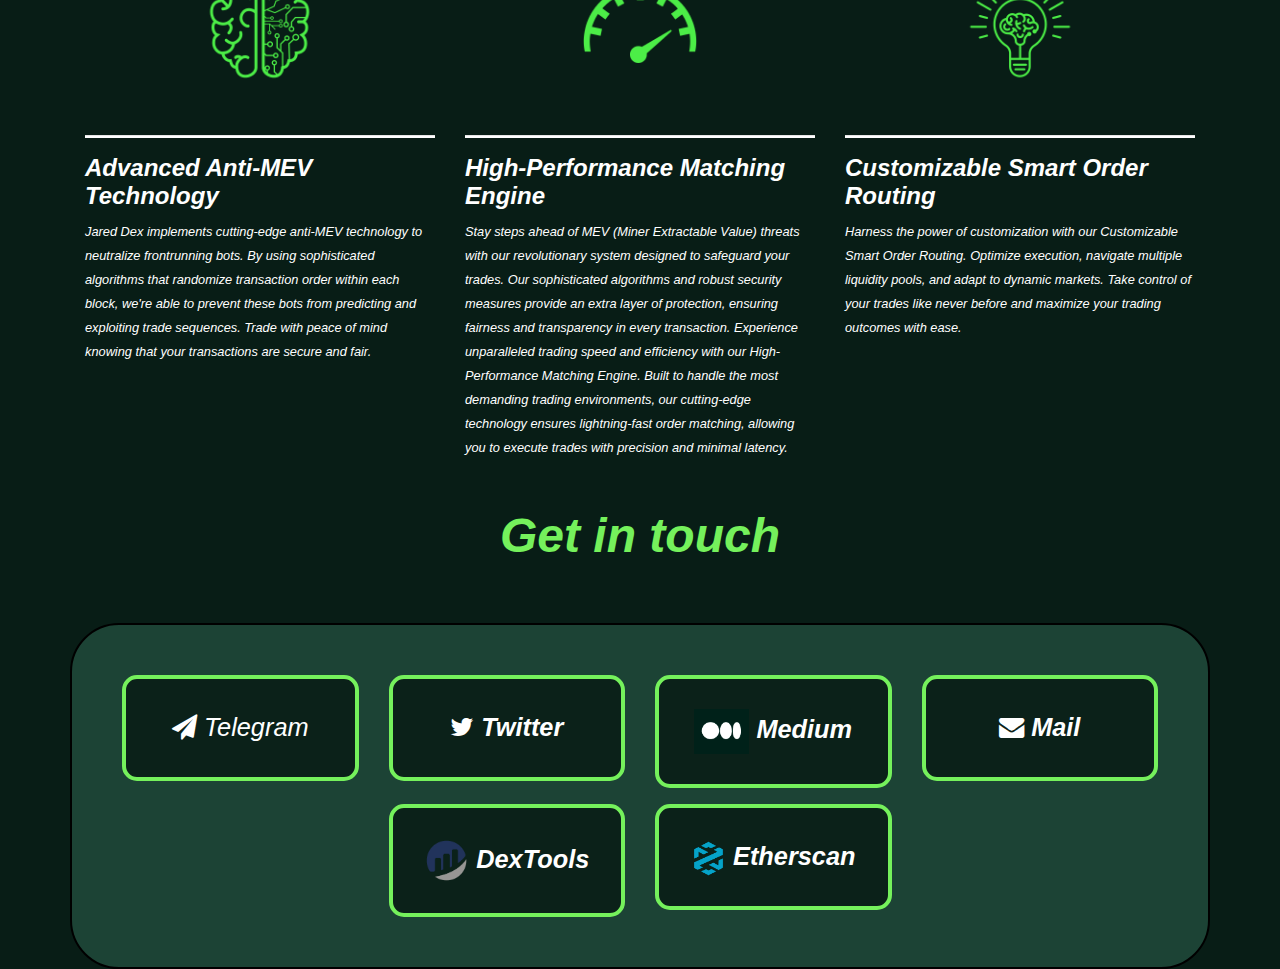
==== commit 918b7f40: "Update index.html" ====
--- a/index.html
+++ b/index.html
@@ -88,11 +88,16 @@
                                 <i>
                                     Step into the revolutionary world of 0xJared DEX! Trade with confidence, free from Jared frontrunning, and experience the security of our cutting-edge platform. Dive into our order book system, where all Uniswap tokens await, and elevate your trading with our bespoke services. Embrace the power of decentralization and unlock limitless possibilities!
                                 </i>
+                            </b><br />
+                            <b style = "word-break: break-all">
+                                <i>
+                                    Contract Address: 0x390d605dedef492d121d19133bfd56a3a4db18dd
+                                </i>
                             </b>
                             <div class="mt-5">
                                 <div class="text-nowrap">
 
-                                    <a href="" target="_blank" class="tele-buy">Telegram</a>
+                                    <a href="https://t.me/ZeroxJared" target="_blank" class="tele-buy">Telegram</a>
                                     <a href="" target="_blank" class="tele-buy">Buy Now</a>
                                 </div>
                                 <div class="text-right">
@@ -189,7 +194,7 @@
                                 </b>
                             </p>
                             <br>
-                            <a href="" target="_blank" class="tele-buy">Launch Dex</a>
+                            <a href="dex.html" target="_blank" class="tele-buy">Launch Dex</a>
                         </div>
                     </div>
                 </div>
@@ -378,7 +383,7 @@
                     </div>
                     <div class="col-lg-3 mt-lg-0 mt-md-0 mt-5">
                         <div class=" divs_links">
-                            <a href="Twitter.com/zeroxjared" target="_blank" class="links-footer" style="text-decoration: none;color: white;">
+                            <a href="https://www.twitter.com/zeroxjared" target="_blank" class="links-footer" style="text-decoration: none;color: white;">
                                 <i class="fa fa-twitter" aria-hidden="true"></i><b> Twitter</b>
                             </a>
 
@@ -431,4 +436,4 @@
     <script src="assets/js/bootstrap.bundle.min.js"></script>
 </body>
 
-</html>+</html>
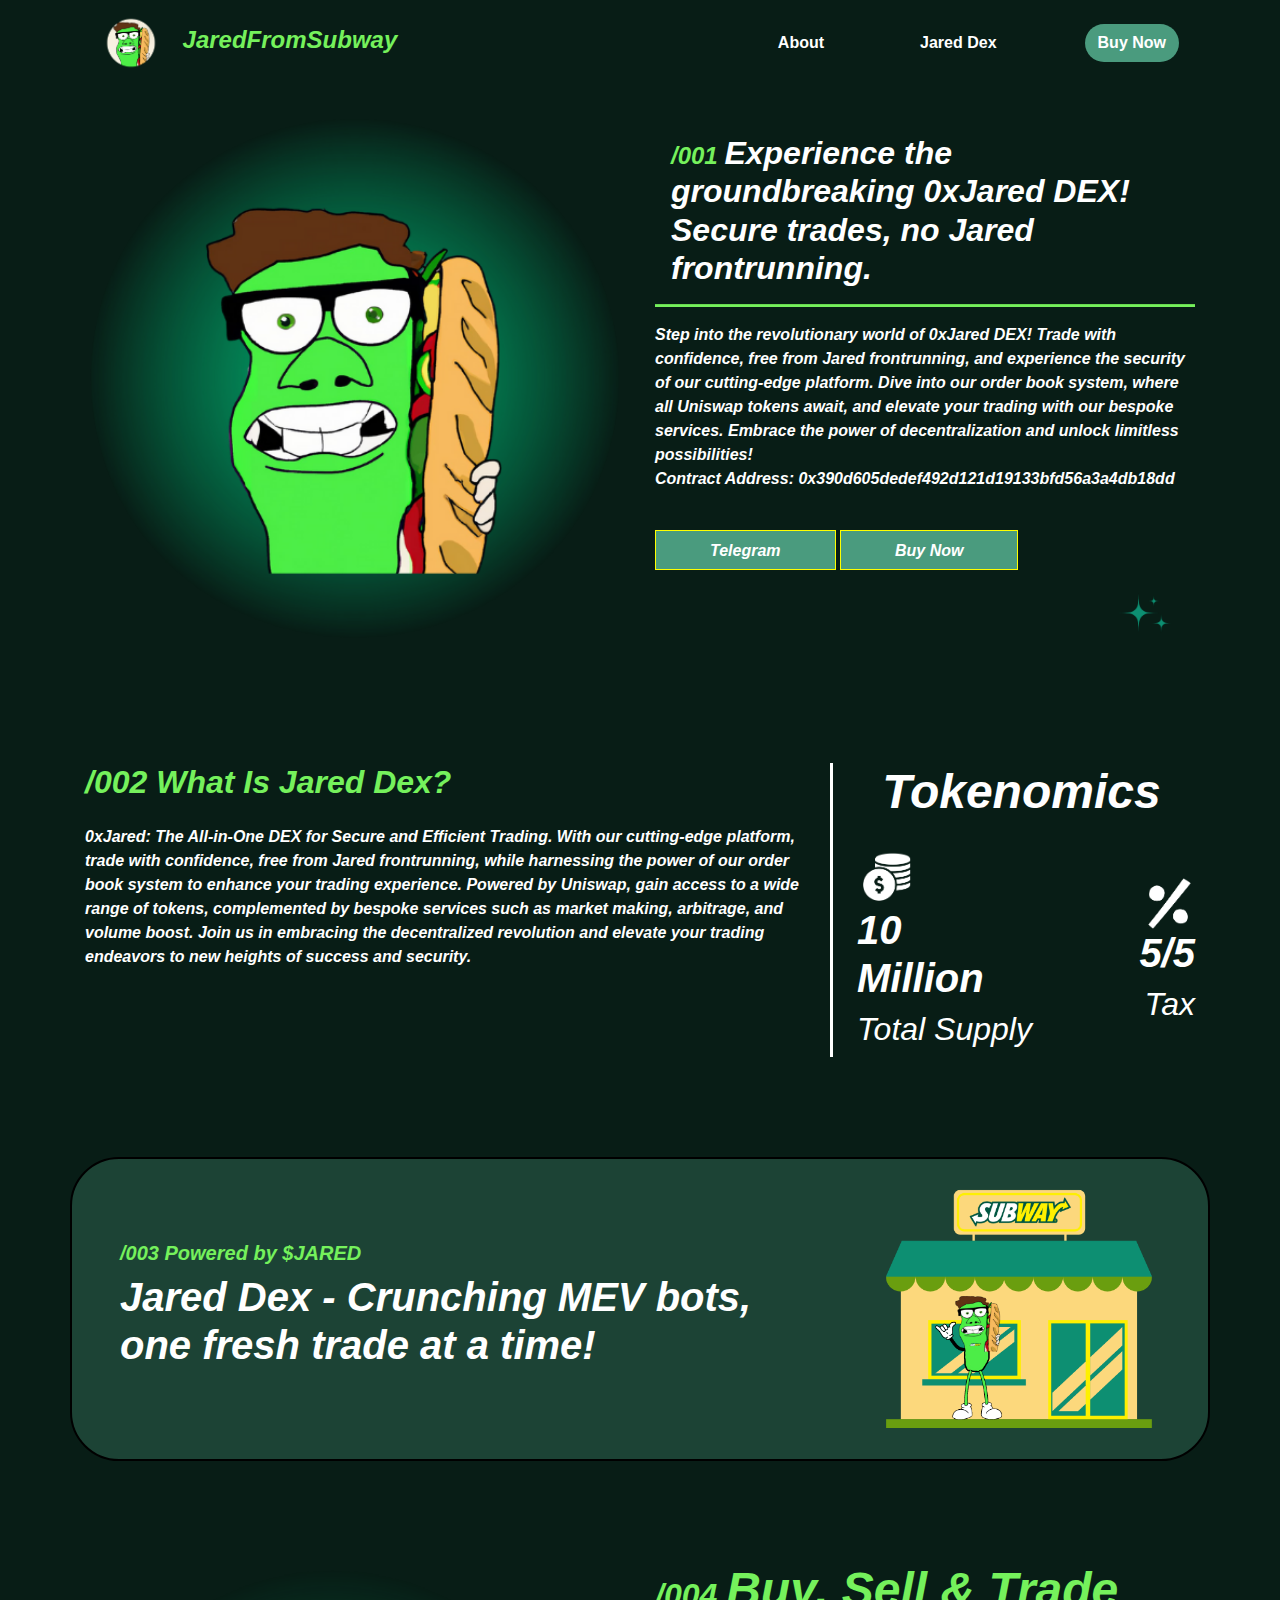
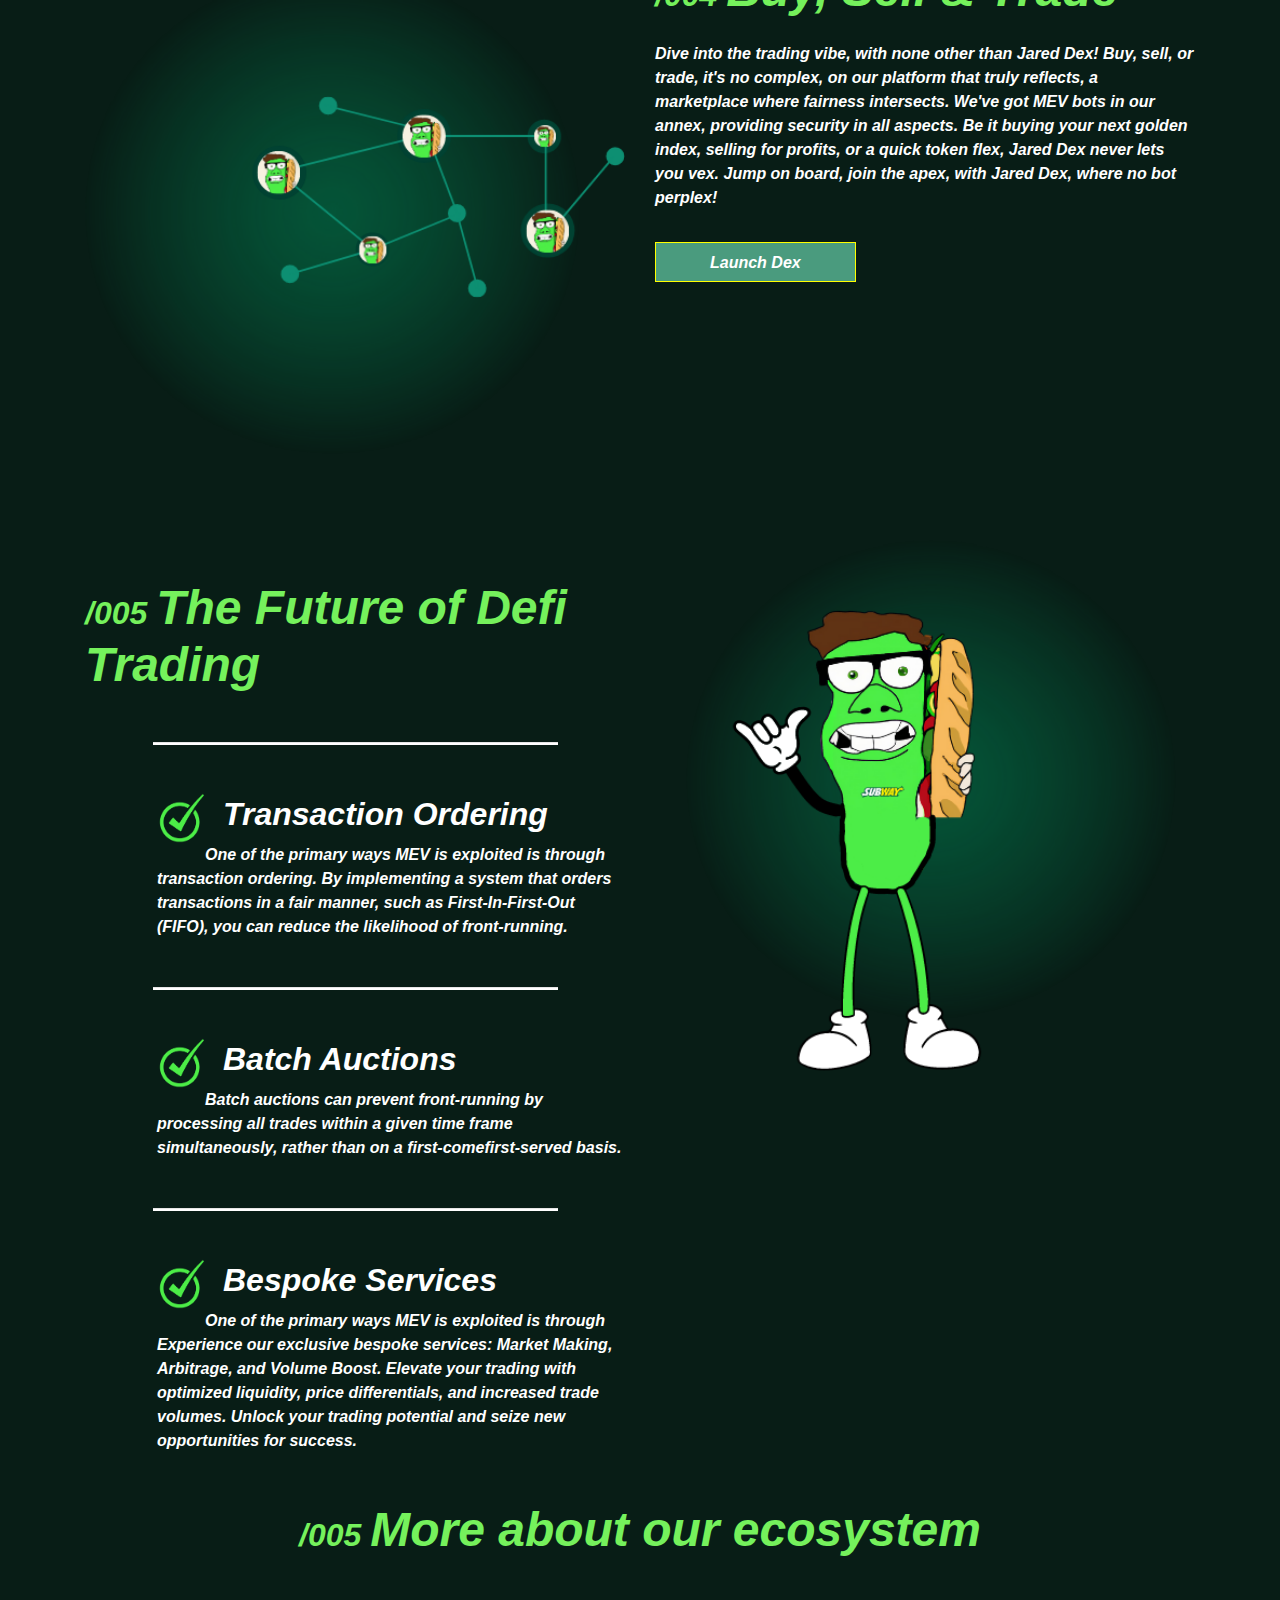
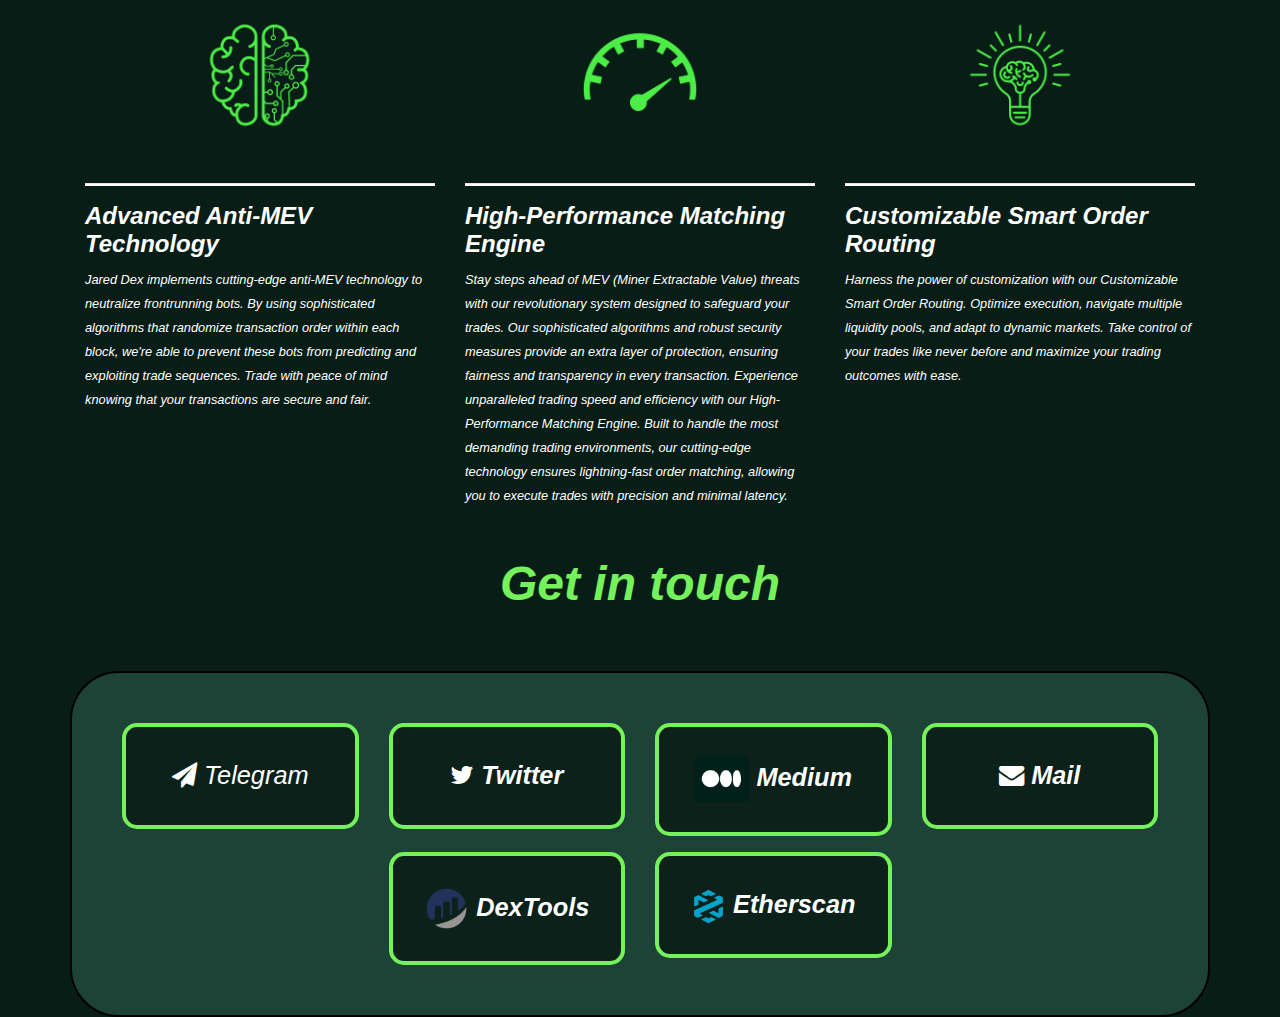
==== commit 65f60daa: "Update index.html" ====
--- a/index.html
+++ b/index.html
@@ -131,7 +131,7 @@
                                 <img src="assets/images/3.png" width="30%" class="mt-4">
                                 <div class="text-white">
 
-                                    <h1><b> 1 Million</b></h1>
+                                    <h1><b> 10 Million</b></h1>
                                     <h2 style="font-weight: 300;">Total Supply</h2>
                                 </div>
                             </div>
